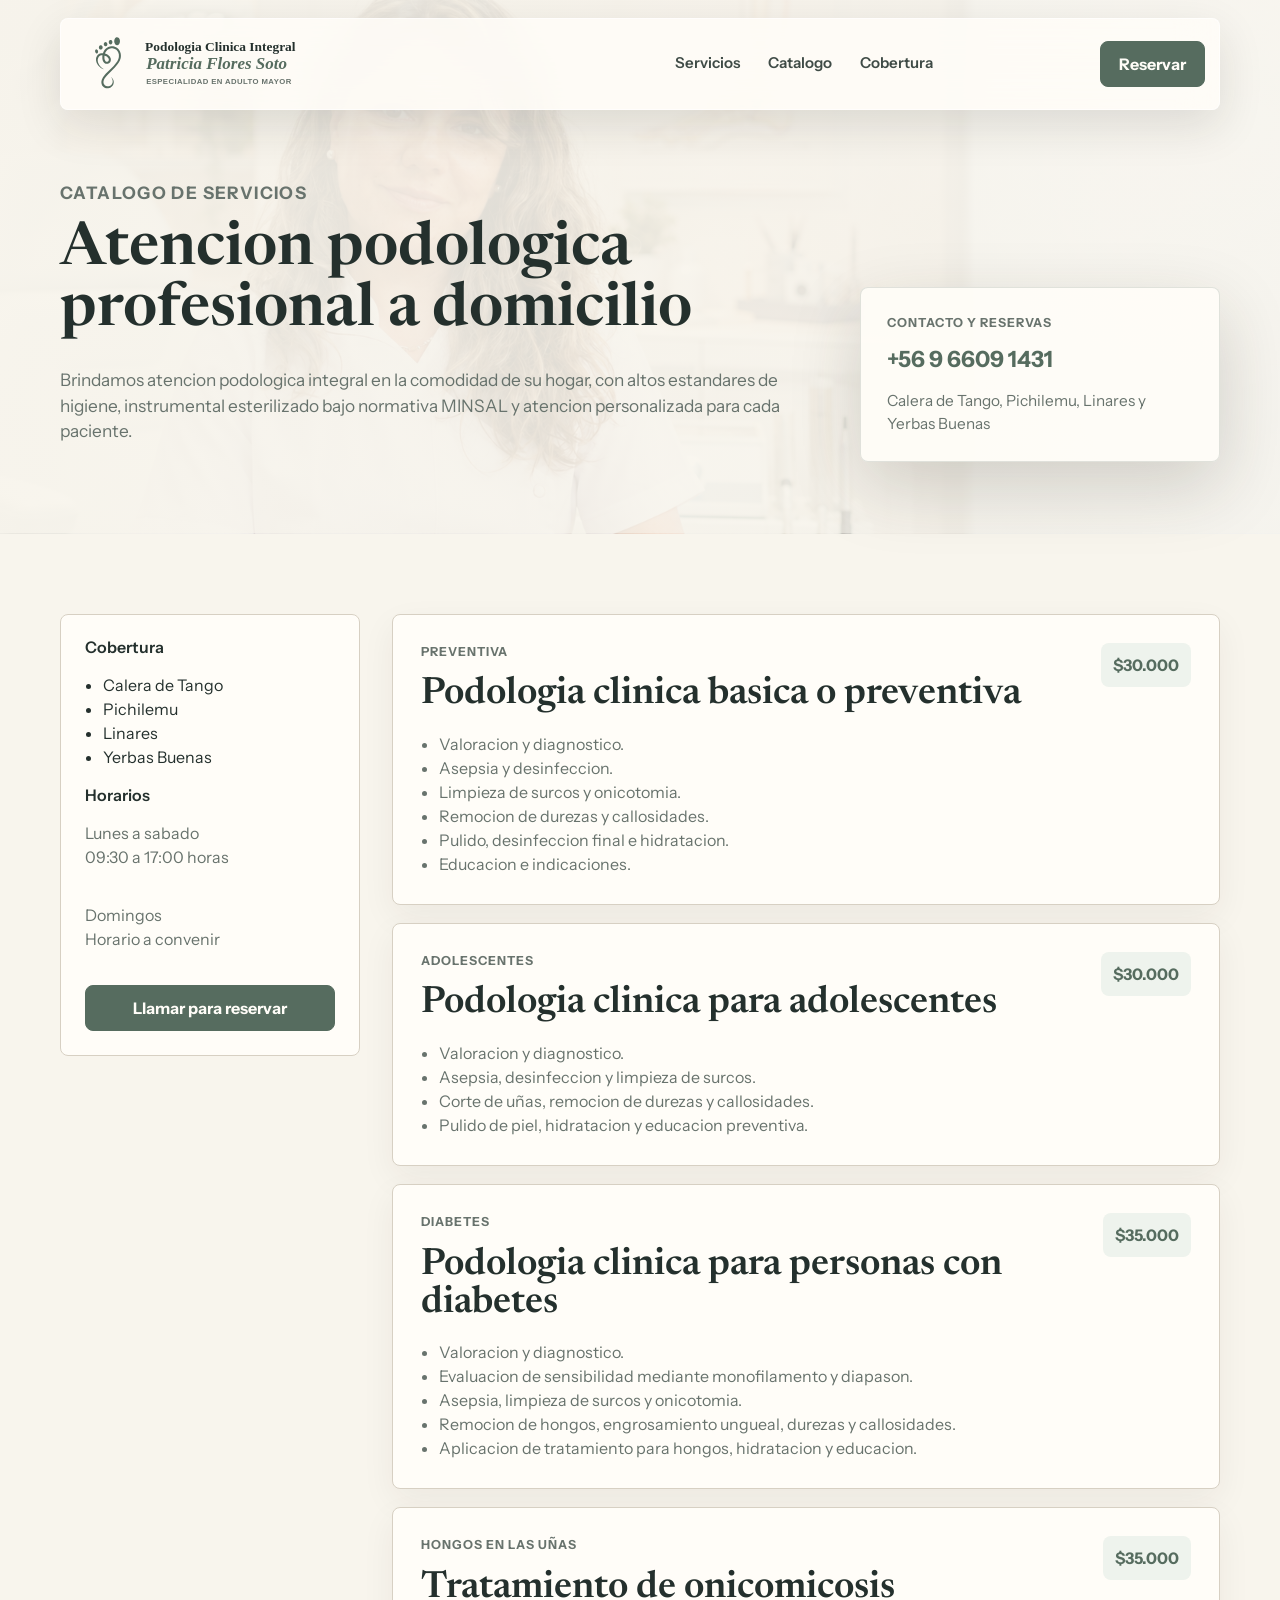
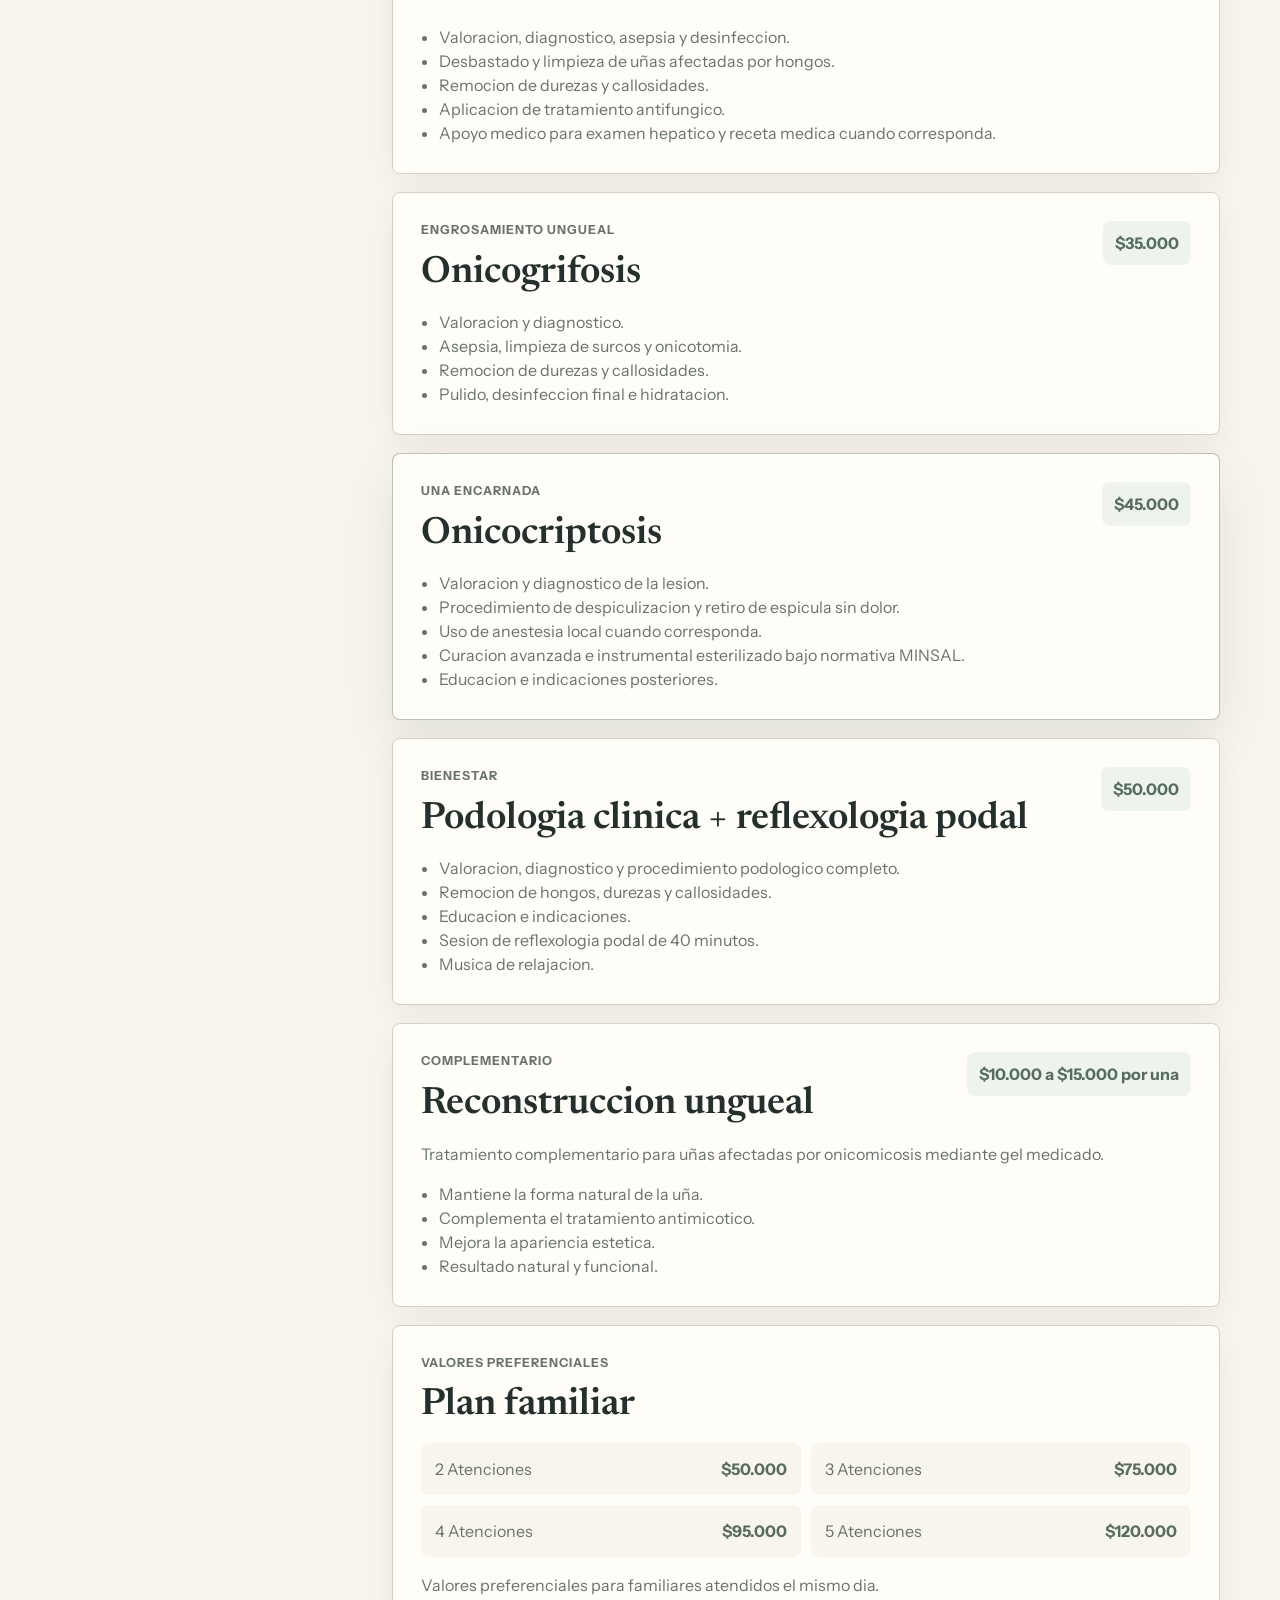
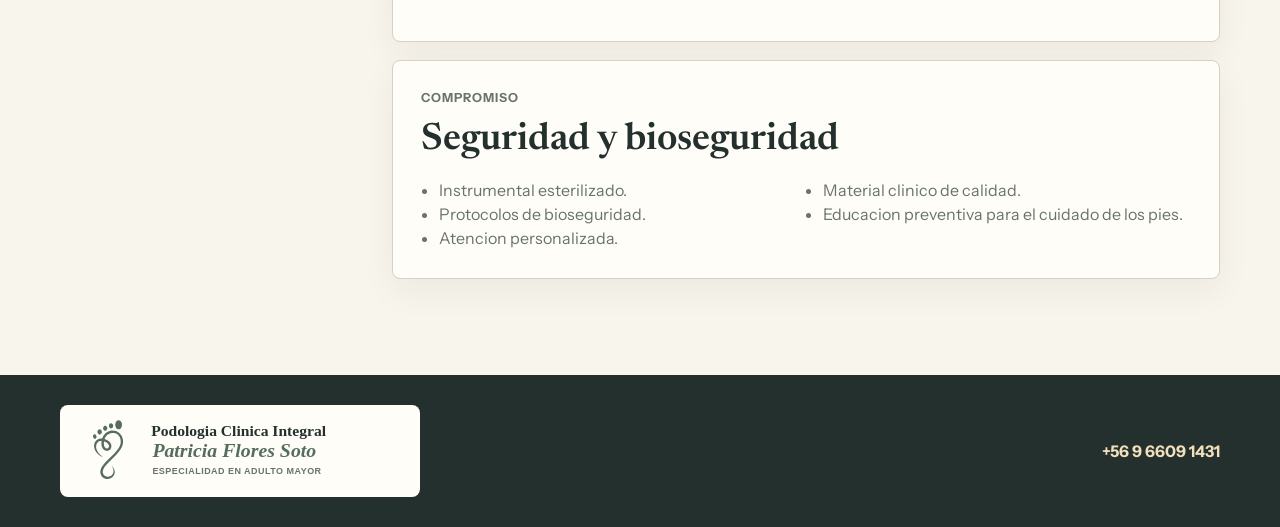
==== catalogo.html @ abf8b820 "feat: add podology clinic static site" ====
<!DOCTYPE html>
<html lang="es">
  <head>
    <meta charset="UTF-8" />
    <meta name="viewport" content="width=device-width, initial-scale=1.0" />
    <title>Catalogo de servicios | Clinica Podologica Flores</title>
    <meta
      name="description"
      content="Catalogo de servicios y valores de Clinica Podologica Flores: podologia preventiva, diabetes, onicomicosis, onicocriptosis, reflexologia y plan familiar."
    />
    <link rel="preconnect" href="https://fonts.googleapis.com" />
    <link rel="preconnect" href="https://fonts.gstatic.com" crossorigin />
    <link
      href="https://fonts.googleapis.com/css2?family=Instrument+Sans:wght@400;500;600;700&family=Newsreader:opsz,wght@6..72,500;6..72,600&display=swap"
      rel="stylesheet"
    />
    <link rel="stylesheet" href="styles.css" />
  </head>
  <body>
    <header class="site-header" data-header>
      <a class="brand logo-brand" href="index.html#inicio" aria-label="Clinica Podologica Flores">
        <img src="assets/logo-flores.svg" alt="Podologia Clinica Integral Patricia Flores Soto" />
      </a>

      <button class="menu-button" type="button" aria-label="Abrir menu" data-menu-button>
        <span></span>
        <span></span>
      </button>

      <nav class="site-nav" data-nav>
        <a href="index.html#servicios">Servicios</a>
        <a href="catalogo.html">Catalogo</a>
        <a href="index.html#ubicacion">Cobertura</a>
      </nav>

      <a class="header-cta" href="tel:+56966091431">Reservar</a>
    </header>

    <main>
      <section class="catalog-hero">
        <div>
          <p class="eyebrow">Catalogo de servicios</p>
          <h1>Atencion podologica profesional a domicilio</h1>
          <p>
            Brindamos atencion podologica integral en la comodidad de su hogar, con altos estandares de higiene, instrumental esterilizado bajo normativa MINSAL y atencion personalizada para cada paciente.
          </p>
        </div>
        <aside class="catalog-summary">
          <span>Contacto y reservas</span>
          <a href="tel:+56966091431">+56 9 6609 1431</a>
          <p>Calera de Tango, Pichilemu, Linares y Yerbas Buenas</p>
        </aside>
      </section>

      <section class="catalog-layout">
        <aside class="catalog-sidebar">
          <h2>Cobertura</h2>
          <ul>
            <li>Calera de Tango</li>
            <li>Pichilemu</li>
            <li>Linares</li>
            <li>Yerbas Buenas</li>
          </ul>
          <h2>Horarios</h2>
          <p>Lunes a sabado<br />09:30 a 17:00 horas</p>
          <p>Domingos<br />Horario a convenir</p>
          <a class="primary-button" href="tel:+56966091431">Llamar para reservar</a>
        </aside>

        <div class="catalog-list">
          <article class="catalog-card">
            <div class="catalog-card-head">
              <div>
                <p class="eyebrow">Preventiva</p>
                <h2>Podologia clinica basica o preventiva</h2>
              </div>
              <strong>$30.000</strong>
            </div>
            <ul>
              <li>Valoracion y diagnostico.</li>
              <li>Asepsia y desinfeccion.</li>
              <li>Limpieza de surcos y onicotomia.</li>
              <li>Remocion de durezas y callosidades.</li>
              <li>Pulido, desinfeccion final e hidratacion.</li>
              <li>Educacion e indicaciones.</li>
            </ul>
          </article>

          <article class="catalog-card">
            <div class="catalog-card-head">
              <div>
                <p class="eyebrow">Adolescentes</p>
                <h2>Podologia clinica para adolescentes</h2>
              </div>
              <strong>$30.000</strong>
            </div>
            <ul>
              <li>Valoracion y diagnostico.</li>
              <li>Asepsia, desinfeccion y limpieza de surcos.</li>
              <li>Corte de uñas, remocion de durezas y callosidades.</li>
              <li>Pulido de piel, hidratacion y educacion preventiva.</li>
            </ul>
          </article>

          <article class="catalog-card">
            <div class="catalog-card-head">
              <div>
                <p class="eyebrow">Diabetes</p>
                <h2>Podologia clinica para personas con diabetes</h2>
              </div>
              <strong>$35.000</strong>
            </div>
            <ul>
              <li>Valoracion y diagnostico.</li>
              <li>Evaluacion de sensibilidad mediante monofilamento y diapason.</li>
              <li>Asepsia, limpieza de surcos y onicotomia.</li>
              <li>Remocion de hongos, engrosamiento ungueal, durezas y callosidades.</li>
              <li>Aplicacion de tratamiento para hongos, hidratacion y educacion.</li>
            </ul>
          </article>

          <article class="catalog-card">
            <div class="catalog-card-head">
              <div>
                <p class="eyebrow">Hongos en las uñas</p>
                <h2>Tratamiento de onicomicosis</h2>
              </div>
              <strong>$35.000</strong>
            </div>
            <ul>
              <li>Valoracion, diagnostico, asepsia y desinfeccion.</li>
              <li>Desbastado y limpieza de uñas afectadas por hongos.</li>
              <li>Remocion de durezas y callosidades.</li>
              <li>Aplicacion de tratamiento antifungico.</li>
              <li>Apoyo medico para examen hepatico y receta medica cuando corresponda.</li>
            </ul>
          </article>

          <article class="catalog-card">
            <div class="catalog-card-head">
              <div>
                <p class="eyebrow">Engrosamiento ungueal</p>
                <h2>Onicogrifosis</h2>
              </div>
              <strong>$35.000</strong>
            </div>
            <ul>
              <li>Valoracion y diagnostico.</li>
              <li>Asepsia, limpieza de surcos y onicotomia.</li>
              <li>Remocion de durezas y callosidades.</li>
              <li>Pulido, desinfeccion final e hidratacion.</li>
            </ul>
          </article>

          <article class="catalog-card featured">
            <div class="catalog-card-head">
              <div>
                <p class="eyebrow">Una encarnada</p>
                <h2>Onicocriptosis</h2>
              </div>
              <strong>$45.000</strong>
            </div>
            <ul>
              <li>Valoracion y diagnostico de la lesion.</li>
              <li>Procedimiento de despiculizacion y retiro de espicula sin dolor.</li>
              <li>Uso de anestesia local cuando corresponda.</li>
              <li>Curacion avanzada e instrumental esterilizado bajo normativa MINSAL.</li>
              <li>Educacion e indicaciones posteriores.</li>
            </ul>
          </article>

          <article class="catalog-card">
            <div class="catalog-card-head">
              <div>
                <p class="eyebrow">Bienestar</p>
                <h2>Podologia clinica + reflexologia podal</h2>
              </div>
              <strong>$50.000</strong>
            </div>
            <ul>
              <li>Valoracion, diagnostico y procedimiento podologico completo.</li>
              <li>Remocion de hongos, durezas y callosidades.</li>
              <li>Educacion e indicaciones.</li>
              <li>Sesion de reflexologia podal de 40 minutos.</li>
              <li>Musica de relajacion.</li>
            </ul>
          </article>

          <article class="catalog-card">
            <div class="catalog-card-head">
              <div>
                <p class="eyebrow">Complementario</p>
                <h2>Reconstruccion ungueal</h2>
              </div>
              <strong>$10.000 a $15.000 por una</strong>
            </div>
            <p>Tratamiento complementario para uñas afectadas por onicomicosis mediante gel medicado.</p>
            <ul>
              <li>Mantiene la forma natural de la uña.</li>
              <li>Complementa el tratamiento antimicotico.</li>
              <li>Mejora la apariencia estetica.</li>
              <li>Resultado natural y funcional.</li>
            </ul>
          </article>

          <article class="catalog-card family-plan">
            <div class="catalog-card-head">
              <div>
                <p class="eyebrow">Valores preferenciales</p>
                <h2>Plan familiar</h2>
              </div>
            </div>
            <div class="price-grid">
              <span>2 Atenciones <strong>$50.000</strong></span>
              <span>3 Atenciones <strong>$75.000</strong></span>
              <span>4 Atenciones <strong>$95.000</strong></span>
              <span>5 Atenciones <strong>$120.000</strong></span>
            </div>
            <p>Valores preferenciales para familiares atendidos el mismo dia.</p>
          </article>

          <article class="catalog-card safety-card">
            <div class="catalog-card-head">
              <div>
                <p class="eyebrow">Compromiso</p>
                <h2>Seguridad y bioseguridad</h2>
              </div>
            </div>
            <ul class="check-list">
              <li>Instrumental esterilizado.</li>
              <li>Protocolos de bioseguridad.</li>
              <li>Atencion personalizada.</li>
              <li>Material clinico de calidad.</li>
              <li>Educacion preventiva para el cuidado de los pies.</li>
            </ul>
          </article>
        </div>
      </section>
    </main>

    <footer class="site-footer">
      <img class="footer-logo" src="assets/logo-flores.svg" alt="Podologia Clinica Integral Patricia Flores Soto" />
      <a href="tel:+56966091431">+56 9 6609 1431</a>
    </footer>

    <script src="script.js?v=2"></script>
  </body>
</html>
---- styles.css ----
:root {
  --ink: #24302d;
  --muted: #68736d;
  --sage: #8ba08d;
  --sage-dark: #566c5f;
  --ivory: #f8f5ed;
  --cream: #efe7d8;
  --stone: #d7d0c3;
  --wood: #c49f6f;
  --amber: #d7aa56;
  --white: #fffdf8;
  --shadow: 0 24px 70px rgba(43, 39, 29, 0.18);
}

* {
  box-sizing: border-box;
}

html {
  scroll-behavior: smooth;
}

body {
  margin: 0;
  background: var(--ivory);
  color: var(--ink);
  font-family: "Instrument Sans", Arial, sans-serif;
  line-height: 1.5;
}

img {
  display: block;
  max-width: 100%;
}

a {
  color: inherit;
  text-decoration: none;
}

button,
input,
select {
  font: inherit;
}

.site-header {
  position: fixed;
  z-index: 20;
  top: 18px;
  left: 50%;
  width: min(1160px, calc(100% - 32px));
  min-height: 72px;
  transform: translateX(-50%);
  display: grid;
  grid-template-columns: auto 1fr auto;
  align-items: center;
  gap: 24px;
  padding: 12px 14px 12px 16px;
  border: 1px solid rgba(255, 255, 255, 0.55);
  border-radius: 8px;
  background: rgba(255, 253, 248, 0.83);
  box-shadow: 0 16px 45px rgba(37, 32, 22, 0.12);
  backdrop-filter: blur(18px);
}

.brand {
  display: inline-flex;
  align-items: center;
  gap: 12px;
}

.logo-brand img {
  width: min(430px, 50vw);
  height: 66px;
  object-fit: contain;
  object-position: left center;
}

.brand-mark {
  display: grid;
  width: 44px;
  height: 44px;
  place-items: center;
  border-radius: 8px;
  background: var(--sage-dark);
  color: var(--white);
  font-weight: 700;
}

.brand strong,
.brand small {
  display: block;
}

.brand strong {
  font-size: 0.98rem;
}

.brand small {
  color: var(--muted);
  font-size: 0.78rem;
}

.site-nav {
  justify-self: center;
  display: flex;
  gap: 28px;
  color: #3f4b46;
  font-size: 0.94rem;
  font-weight: 600;
}

.site-nav a {
  border-bottom: 1px solid transparent;
}

.site-nav a:hover {
  border-color: var(--sage-dark);
}

.header-cta,
.primary-button,
.secondary-button,
.booking-form button {
  display: inline-flex;
  min-height: 46px;
  align-items: center;
  justify-content: center;
  border-radius: 8px;
  font-weight: 700;
}

.header-cta,
.primary-button,
.booking-form button {
  border: 1px solid var(--sage-dark);
  background: var(--sage-dark);
  color: var(--white);
}

.header-cta {
  padding: 0 18px;
  white-space: nowrap;
}

.secondary-button {
  border: 1px solid rgba(255, 253, 248, 0.72);
  color: var(--white);
  padding: 0 20px;
}

.hero-content .secondary-button {
  border-color: rgba(86, 108, 95, 0.32);
  color: var(--sage-dark);
  background: rgba(255, 253, 248, 0.48);
}

.menu-button {
  display: none;
}

.hero {
  position: relative;
  min-height: 86vh;
  display: grid;
  grid-template-columns: minmax(0, 1fr) minmax(380px, 520px);
  grid-template-rows: auto auto;
  align-content: center;
  align-items: start;
  gap: 20px;
  padding: 150px max(24px, calc((100vw - 1160px) / 2)) 48px;
  overflow: hidden;
}

.hero-image,
.hero-overlay {
  position: absolute;
  inset: 0;
  width: 100%;
  height: 100%;
}

.hero-image {
  object-fit: cover;
  object-position: center center;
}

.hero-overlay {
  background:
    linear-gradient(90deg, rgba(36, 48, 45, 0.22) 0%, rgba(248, 245, 237, 0.22) 47%, rgba(248, 245, 237, 0.7) 100%),
    linear-gradient(0deg, rgba(36, 48, 45, 0.28), rgba(36, 48, 45, 0.01) 52%);
}

.hero-content,
.appointment-panel {
  position: relative;
  z-index: 1;
}

.hero-content {
  grid-column: 2;
  max-width: 560px;
  color: var(--ink);
  padding-bottom: 20px;
}

.eyebrow,
.panel-kicker {
  margin: 0 0 14px;
  color: var(--sage-dark);
  font-size: 0.78rem;
  font-weight: 800;
  letter-spacing: 0.08em;
  text-transform: uppercase;
}

h1,
h2,
h3,
p {
  margin-top: 0;
}

h1,
h2 {
  font-family: "Newsreader", Georgia, serif;
  font-weight: 600;
  line-height: 1.02;
  letter-spacing: 0;
}

h1 {
  max-width: 760px;
  margin-bottom: 24px;
  font-size: clamp(2.8rem, 4.7vw, 4.7rem);
}

h2 {
  margin-bottom: 18px;
  font-size: clamp(2rem, 4vw, 3.7rem);
}

h3 {
  margin-bottom: 10px;
  font-size: 1.08rem;
}

.hero-copy {
  max-width: 560px;
  color: #4d5a54;
  font-size: 1.12rem;
}

.hero-actions {
  display: flex;
  flex-wrap: wrap;
  gap: 12px;
  margin-top: 28px;
}

.primary-button {
  padding: 0 22px;
}

.appointment-panel {
  grid-column: 2;
  padding: 24px;
  border: 1px solid rgba(255, 255, 255, 0.55);
  border-radius: 8px;
  background: rgba(255, 253, 248, 0.92);
  box-shadow: var(--shadow);
  backdrop-filter: blur(18px);
}

.appointment-panel h2 {
  margin-bottom: 20px;
  font-family: "Instrument Sans", Arial, sans-serif;
  font-size: 1.45rem;
  line-height: 1.15;
}

.booking-form {
  display: grid;
  gap: 14px;
}

.booking-form label {
  display: grid;
  gap: 7px;
  color: #41504a;
  font-size: 0.84rem;
  font-weight: 700;
}

.booking-form input,
.booking-form select {
  width: 100%;
  min-height: 46px;
  border: 1px solid var(--stone);
  border-radius: 8px;
  background: var(--white);
  color: var(--ink);
  padding: 0 12px;
}

.booking-form button {
  width: 100%;
  margin-top: 4px;
  cursor: pointer;
}

.direct-phone {
  display: block;
  margin-top: 14px;
  color: var(--sage-dark);
  font-size: 0.9rem;
  font-weight: 800;
  text-align: center;
}

.trust-strip {
  display: grid;
  grid-template-columns: repeat(3, 1fr);
  gap: 1px;
  padding: 0 max(24px, calc((100vw - 1160px) / 2));
  background: var(--stone);
}

.trust-strip div {
  min-height: 138px;
  display: grid;
  align-content: center;
  justify-items: center;
  padding: 28px 24px;
  background: var(--white);
  text-align: center;
}

.trust-strip strong,
.trust-strip span {
  display: block;
}

.trust-strip strong {
  font-family: "Newsreader", Georgia, serif;
  font-size: 2.1rem;
}

.trust-strip span {
  max-width: 260px;
  color: var(--muted);
  line-height: 1.35;
}

.section,
.location-section {
  padding: 96px max(24px, calc((100vw - 1160px) / 2));
}

.section-heading {
  display: grid;
  grid-template-columns: minmax(0, 0.9fr) minmax(280px, 0.62fr);
  gap: 48px;
  align-items: end;
  margin-bottom: 42px;
}

.section-heading .eyebrow {
  grid-column: 1 / -1;
  margin-bottom: -28px;
}

.section-heading p:not(.eyebrow),
.profile-card p,
.location-copy p {
  color: var(--muted);
  font-size: 1.02rem;
}

.services-grid {
  display: grid;
  grid-template-columns: repeat(3, 1fr);
  border-top: 1px solid var(--stone);
  border-left: 1px solid var(--stone);
}

.service-card {
  min-height: 218px;
  padding: 28px;
  border-right: 1px solid var(--stone);
  border-bottom: 1px solid var(--stone);
  background: rgba(255, 253, 248, 0.5);
}

.service-number {
  display: block;
  margin-bottom: 44px;
  color: var(--sage-dark);
  font-weight: 800;
}

.service-card p,
.quote-panel p,
.map-card p {
  color: var(--muted);
}

.section-action {
  display: flex;
  margin-top: 32px;
}

.care-gallery {
  background: #e9e1d2;
}

.gallery-grid {
  display: grid;
  grid-template-columns: 1.15fr 0.85fr;
  grid-template-rows: repeat(2, minmax(240px, 1fr));
  gap: 18px;
}

.gallery-card {
  position: relative;
  min-height: 250px;
  overflow: hidden;
  border-radius: 8px;
  background: var(--white);
  box-shadow: 0 18px 50px rgba(43, 39, 29, 0.08);
}

.gallery-card-large {
  grid-row: span 2;
}

.gallery-card img {
  width: 100%;
  height: 100%;
  object-fit: cover;
}

.gallery-card::after {
  content: "";
  position: absolute;
  inset: 0;
  background: linear-gradient(0deg, rgba(36, 48, 45, 0.64), rgba(36, 48, 45, 0.04) 58%);
}

.gallery-card figcaption {
  position: absolute;
  z-index: 1;
  right: 22px;
  bottom: 20px;
  left: 22px;
  color: var(--white);
}

.gallery-card strong,
.gallery-card span {
  display: block;
}

.gallery-card strong {
  font-size: 1.08rem;
}

.gallery-card span {
  max-width: 360px;
  color: rgba(255, 253, 248, 0.84);
}

.professional-section {
  display: grid;
  grid-template-columns: minmax(0, 1fr) 360px;
  gap: 28px;
  align-items: stretch;
}

.profile-card,
.quote-panel,
.map-card {
  border-radius: 8px;
  background: var(--white);
  box-shadow: 0 18px 50px rgba(43, 39, 29, 0.08);
}

.profile-card {
  display: grid;
  grid-template-columns: 220px 1fr;
  gap: 30px;
  align-items: center;
  padding: 34px;
}

.profile-image {
  width: 100%;
  aspect-ratio: 4 / 3;
  object-fit: cover;
  border-radius: 8px;
}

.quote-panel {
  position: relative;
  overflow: hidden;
  display: flex;
  align-items: end;
  padding: 30px;
  background: var(--sage-dark);
}

.quote-panel img {
  position: absolute;
  inset: 0;
  width: 100%;
  height: 100%;
  object-fit: cover;
  opacity: 0.32;
}

.quote-panel::after {
  content: "";
  position: absolute;
  inset: 0;
  background: linear-gradient(0deg, rgba(36, 48, 45, 0.82), rgba(36, 48, 45, 0.24));
}

.quote-panel p {
  position: relative;
  z-index: 1;
  margin: 0;
  color: var(--white);
  font-family: "Newsreader", Georgia, serif;
  font-size: 1.75rem;
  line-height: 1.14;
}

.location-section {
  display: grid;
  grid-template-columns: minmax(280px, 0.65fr) minmax(0, 1fr);
  gap: 44px;
  align-items: stretch;
  background: #f3eee3;
}

.contact-list {
  display: grid;
  gap: 12px;
  margin-top: 26px;
  color: var(--sage-dark);
  font-weight: 700;
}

.map-card {
  overflow: hidden;
  display: grid;
  grid-template-rows: minmax(260px, 1fr) auto;
  padding: 0;
  background: var(--white);
  color: var(--ink);
}

.map-card img {
  width: 100%;
  height: 100%;
  object-fit: cover;
  opacity: 1;
}

.map-card-caption {
  padding: 24px 26px 26px;
  border-top: 1px solid var(--stone);
  background: var(--white);
}

.map-card-caption span {
  display: block;
  width: fit-content;
  margin-bottom: 12px;
  padding: 7px 10px;
  border-radius: 8px;
  background: #eef3ed;
  color: var(--sage-dark);
  font-weight: 800;
  text-transform: uppercase;
}

.map-card-caption strong {
  display: block;
  font-family: "Newsreader", Georgia, serif;
  font-size: 3rem;
  line-height: 1;
}

.map-card-caption p {
  margin-bottom: 0;
  color: var(--muted);
}

.site-footer {
  display: flex;
  align-items: center;
  justify-content: space-between;
  gap: 18px;
  padding: 30px max(24px, calc((100vw - 1160px) / 2));
  background: var(--ink);
  color: var(--white);
}

.site-footer p {
  margin: 0;
  font-weight: 800;
}

.footer-logo {
  width: min(360px, 72vw);
  height: auto;
  padding: 8px 12px;
  border-radius: 8px;
  background: var(--white);
}

.site-footer a {
  color: #f2dfbb;
  font-weight: 700;
}

.catalog-hero {
  display: grid;
  grid-template-columns: minmax(0, 1fr) 360px;
  gap: 48px;
  align-items: end;
  padding: 180px max(24px, calc((100vw - 1160px) / 2)) 72px;
  background:
    linear-gradient(90deg, rgba(248, 245, 237, 0.96), rgba(248, 245, 237, 0.82)),
    url("assets/hero-profesional.png");
  background-size: cover;
  background-position: center;
}

.catalog-hero h1 {
  max-width: 850px;
  color: var(--ink);
}

.catalog-hero p {
  max-width: 720px;
  color: var(--muted);
  font-size: 1.08rem;
}

.catalog-summary {
  padding: 26px;
  border: 1px solid rgba(86, 108, 95, 0.18);
  border-radius: 8px;
  background: rgba(255, 253, 248, 0.9);
  box-shadow: var(--shadow);
}

.catalog-summary span,
.catalog-summary a {
  display: block;
}

.catalog-summary span {
  margin-bottom: 10px;
  color: var(--muted);
  font-size: 0.78rem;
  font-weight: 800;
  letter-spacing: 0.08em;
  text-transform: uppercase;
}

.catalog-summary a {
  margin-bottom: 12px;
  color: var(--sage-dark);
  font-size: 1.4rem;
  font-weight: 800;
}

.catalog-summary p {
  margin: 0;
  font-size: 0.96rem;
}

.catalog-layout {
  display: grid;
  grid-template-columns: 300px minmax(0, 1fr);
  gap: 32px;
  align-items: start;
  padding: 80px max(24px, calc((100vw - 1160px) / 2)) 96px;
}

.catalog-sidebar {
  position: sticky;
  top: 112px;
  display: grid;
  gap: 18px;
  padding: 24px;
  border: 1px solid var(--stone);
  border-radius: 8px;
  background: var(--white);
}

.catalog-sidebar h2 {
  margin: 0;
  font-family: "Instrument Sans", Arial, sans-serif;
  font-size: 1rem;
}

.catalog-sidebar ul,
.catalog-card ul {
  margin: 0;
  padding-left: 1.1rem;
}

.catalog-sidebar p,
.catalog-card p,
.catalog-card li {
  color: var(--muted);
}

.catalog-list {
  display: grid;
  gap: 18px;
}

.catalog-card {
  padding: 28px;
  border: 1px solid var(--stone);
  border-radius: 8px;
  background: var(--white);
  box-shadow: 0 12px 34px rgba(43, 39, 29, 0.06);
}

.catalog-card.featured {
  border-color: rgba(86, 108, 95, 0.42);
  box-shadow: 0 20px 54px rgba(86, 108, 95, 0.14);
}

.catalog-card-head {
  display: grid;
  grid-template-columns: minmax(0, 1fr) auto;
  gap: 24px;
  align-items: start;
  margin-bottom: 18px;
}

.catalog-card-head h2 {
  margin-bottom: 0;
  font-size: clamp(1.55rem, 3vw, 2.35rem);
}

.catalog-card-head strong {
  padding: 10px 12px;
  border-radius: 8px;
  background: #eef3ed;
  color: var(--sage-dark);
  font-size: 1rem;
  white-space: nowrap;
}

.price-grid {
  display: grid;
  grid-template-columns: repeat(2, 1fr);
  gap: 10px;
  margin-bottom: 16px;
}

.price-grid span {
  display: flex;
  justify-content: space-between;
  gap: 14px;
  padding: 14px;
  border-radius: 8px;
  background: var(--ivory);
  color: var(--muted);
}

.price-grid strong {
  color: var(--sage-dark);
}

.check-list {
  columns: 2;
}

@media (max-width: 900px) {
  .site-header {
    grid-template-columns: 1fr auto;
  }

  .menu-button {
    display: grid;
    width: 44px;
    height: 44px;
    place-items: center;
    border: 1px solid var(--stone);
    border-radius: 8px;
    background: var(--white);
  }

  .menu-button span {
    width: 18px;
    height: 2px;
    background: var(--ink);
  }

  .site-nav,
  .header-cta {
    display: none;
  }

  .site-nav.is-open {
    position: absolute;
    top: calc(100% + 8px);
    right: 0;
    left: 0;
    display: grid;
    gap: 0;
    padding: 8px;
    border-radius: 8px;
    background: var(--white);
    box-shadow: 0 16px 45px rgba(37, 32, 22, 0.12);
  }

  .site-nav.is-open a {
    padding: 12px;
  }

  .hero {
    min-height: auto;
    grid-template-columns: 1fr;
    grid-template-rows: auto;
    padding-top: 136px;
    padding-bottom: 28px;
  }

  .hero-image {
    object-position: left center;
  }

  .hero-overlay {
    background:
      linear-gradient(90deg, rgba(36, 48, 45, 0.74), rgba(36, 48, 45, 0.34)),
      linear-gradient(0deg, rgba(36, 48, 45, 0.5), rgba(36, 48, 45, 0.05) 48%);
  }

  .hero-content {
    grid-column: 1;
    color: var(--white);
    padding-bottom: 0;
  }

  .hero .eyebrow {
    color: #f2dfbb;
  }

  .hero-content .secondary-button {
    border-color: rgba(255, 253, 248, 0.72);
    color: var(--white);
    background: transparent;
  }

  .hero-copy {
    color: rgba(255, 253, 248, 0.88);
  }

  .appointment-panel {
    grid-column: 1;
  }

  h1 {
    font-size: clamp(2.65rem, 11vw, 4.35rem);
  }

  .appointment-panel {
    max-width: 520px;
  }

  .trust-strip,
  .section-heading,
  .services-grid,
  .professional-section,
  .location-section,
  .catalog-hero,
  .catalog-layout {
    grid-template-columns: 1fr;
  }

  .catalog-hero {
    padding-top: 140px;
  }

  .catalog-sidebar {
    position: static;
  }

  .gallery-grid {
    grid-template-columns: 1fr;
    grid-template-rows: none;
  }

  .gallery-card-large {
    grid-row: auto;
  }

  .trust-strip div {
    min-height: 112px;
    padding: 24px;
  }

  .section-heading .eyebrow {
    margin-bottom: 0;
  }

  .services-grid {
    border-left: 0;
  }

  .service-card {
    border-left: 1px solid var(--stone);
  }
}

@media (max-width: 620px) {
  .site-header {
    top: 10px;
    width: calc(100% - 20px);
    min-height: 64px;
  }

  .brand small {
    display: none;
  }

  .logo-brand img {
    width: min(390px, calc(100vw - 104px));
    height: 62px;
  }

  .hero {
    padding-right: 16px;
    padding-left: 16px;
  }

  h1 {
    margin-bottom: 18px;
    font-size: clamp(2.35rem, 10vw, 3.7rem);
  }

  .hero-copy {
    font-size: 1rem;
  }

  .hero-actions {
    display: grid;
  }

  .primary-button,
  .secondary-button {
    width: 100%;
  }

  .section,
  .location-section,
  .catalog-layout {
    padding: 72px 16px;
  }

  .catalog-hero {
    padding-right: 16px;
    padding-left: 16px;
  }

  .catalog-card-head,
  .price-grid {
    grid-template-columns: 1fr;
  }

  .catalog-card-head strong {
    width: fit-content;
    white-space: normal;
  }

  .check-list {
    columns: 1;
  }

  .profile-card {
    grid-template-columns: 1fr;
  }

  .site-footer {
    flex-direction: column;
    padding-right: 16px;
    padding-left: 16px;
  }
}
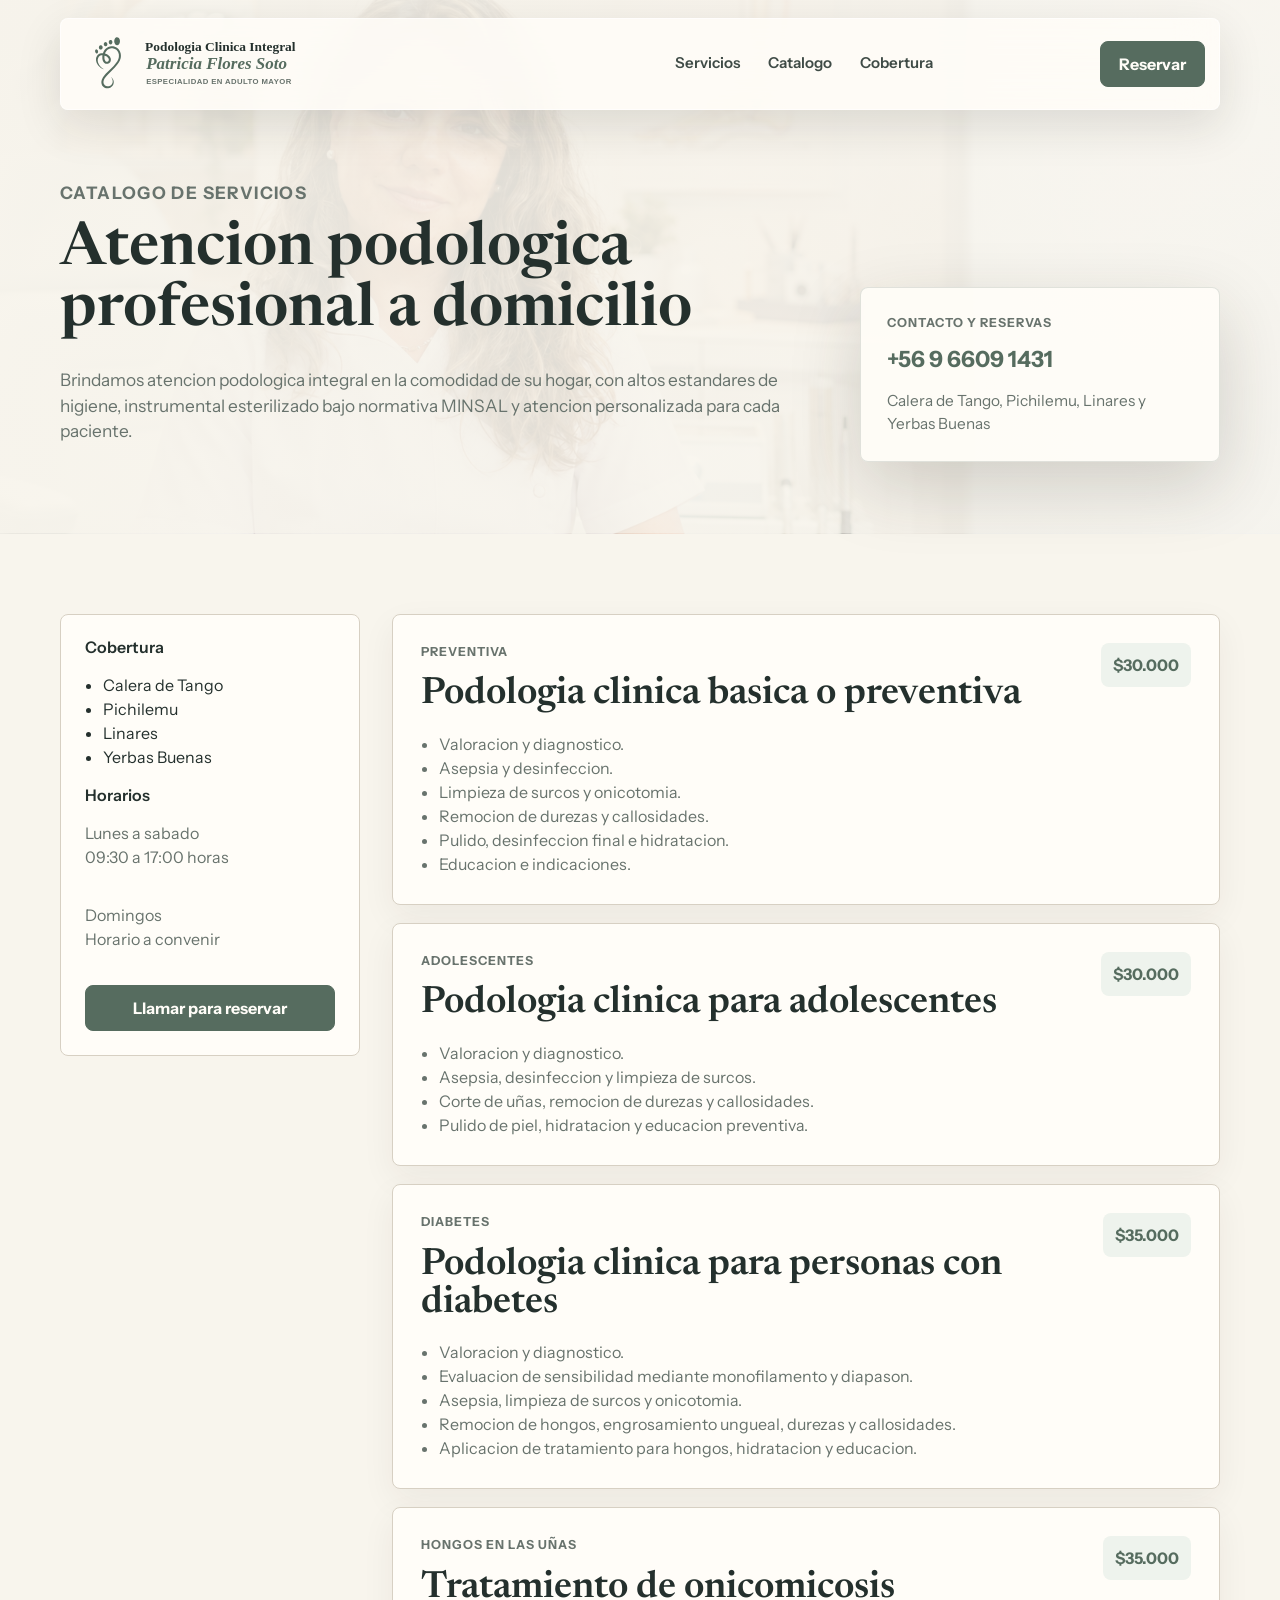
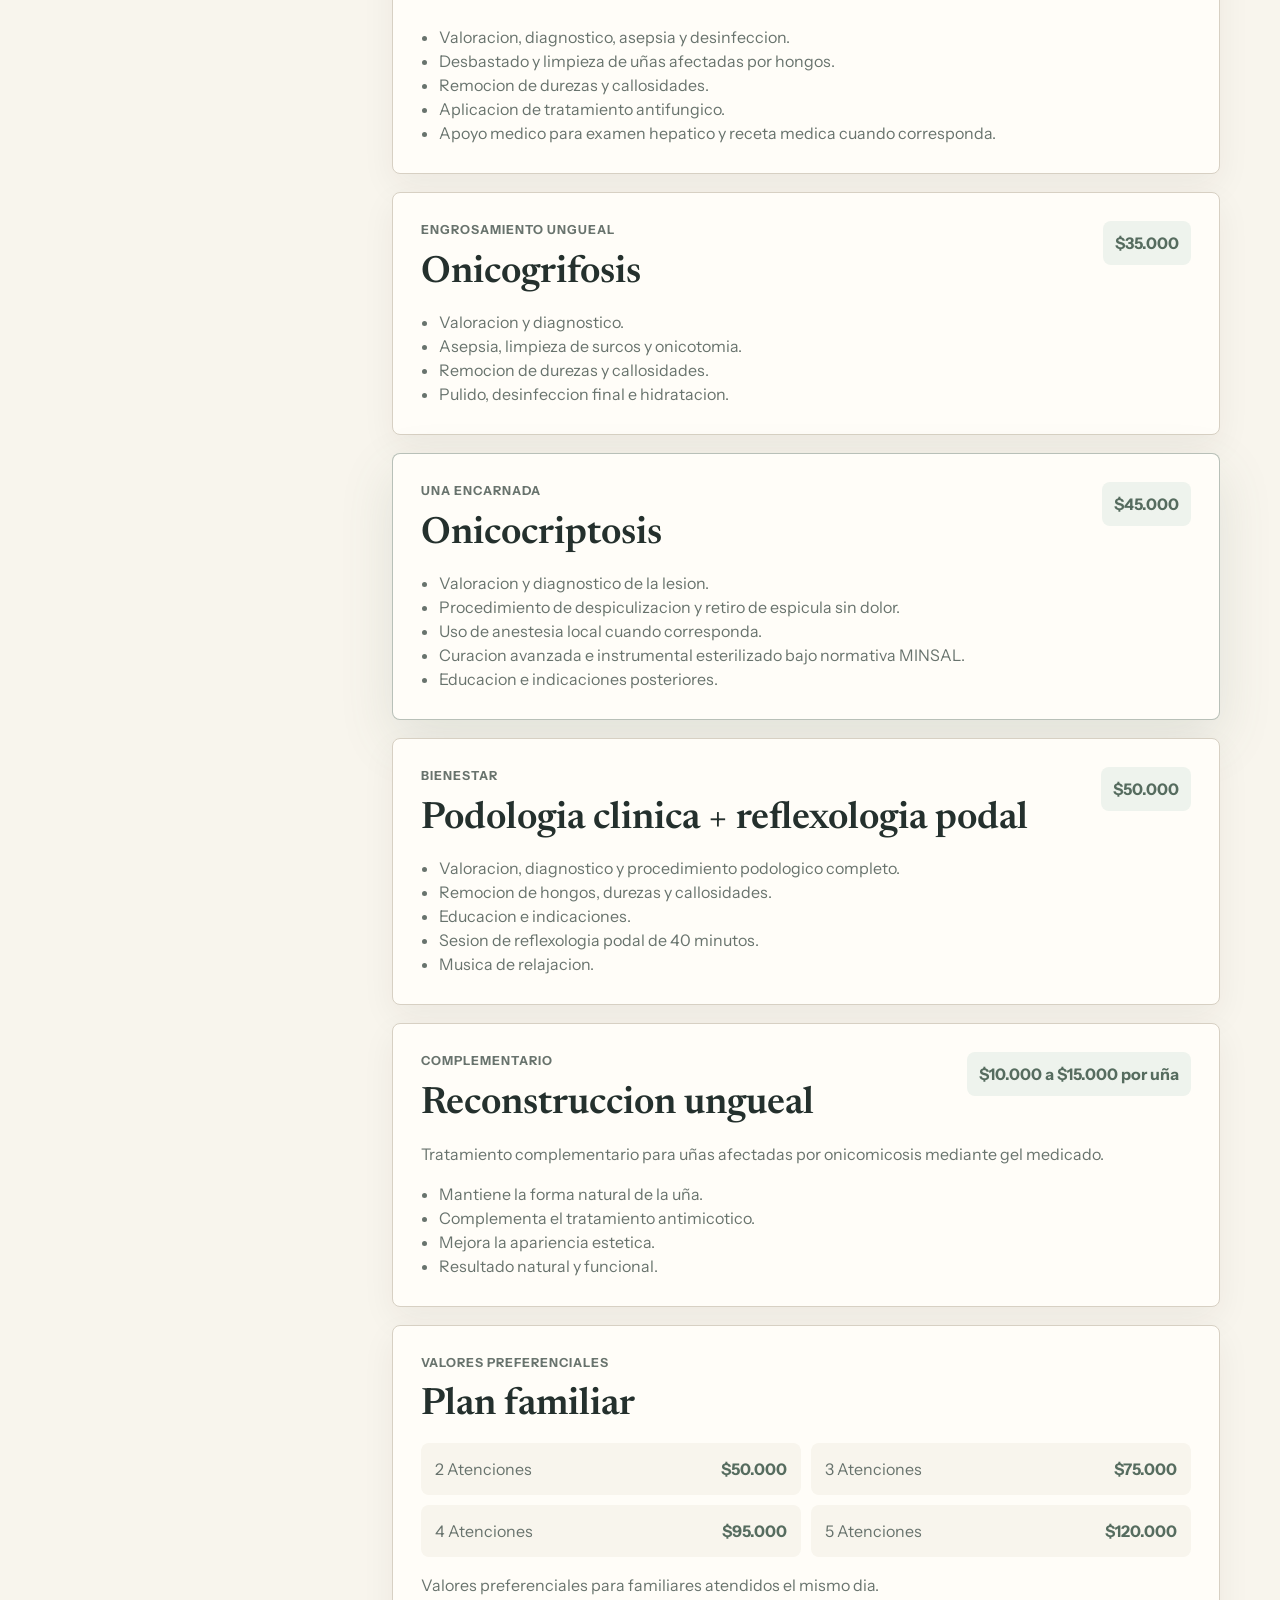
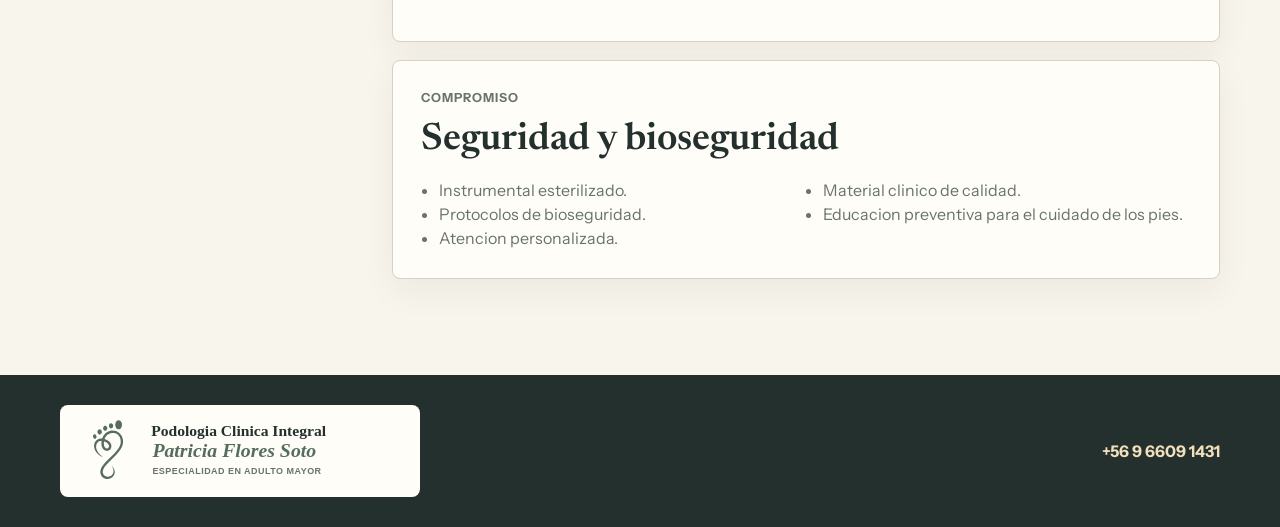
==== commit 9bcd052b: "feat: improve mobile landing experience" ====
--- a/catalogo.html
+++ b/catalogo.html
@@ -192,7 +192,7 @@
                 <p class="eyebrow">Complementario</p>
                 <h2>Reconstruccion ungueal</h2>
               </div>
-              <strong>$10.000 a $15.000 por una</strong>
+              <strong>$10.000 a $15.000 por uña</strong>
             </div>
             <p>Tratamiento complementario para uñas afectadas por onicomicosis mediante gel medicado.</p>
             <ul>
@@ -243,6 +243,11 @@
       <a href="tel:+56966091431">+56 9 6609 1431</a>
     </footer>
 
-    <script src="script.js?v=2"></script>
+    <div class="mobile-action-bar" aria-label="Acciones rapidas">
+      <a href="index.html#agenda">Agendar</a>
+      <a href="https://wa.me/56966091431?text=Hola%2C%20quiero%20consultar%20por%20el%20catalogo%20de%20servicios%20podologicos." target="_blank" rel="noopener noreferrer">WhatsApp</a>
+    </div>
+
+    <script src="script.js?v=3"></script>
   </body>
 </html>
--- a/styles.css
+++ b/styles.css
@@ -626,6 +626,10 @@
   font-weight: 700;
 }
 
+.mobile-action-bar {
+  display: none;
+}
+
 .catalog-hero {
   display: grid;
   grid-template-columns: minmax(0, 1fr) 360px;
@@ -792,10 +796,13 @@
   }
 
   .menu-button {
-    display: grid;
+    display: flex;
+    flex-direction: column;
+    gap: 5px;
     width: 44px;
     height: 44px;
-    place-items: center;
+    align-items: center;
+    justify-content: center;
     border: 1px solid var(--stone);
     border-radius: 8px;
     background: var(--white);
@@ -838,12 +845,12 @@
   }
 
   .hero-image {
-    object-position: left center;
+    object-position: 24% 50%;
   }
 
   .hero-overlay {
     background:
-      linear-gradient(90deg, rgba(36, 48, 45, 0.74), rgba(36, 48, 45, 0.34)),
+      linear-gradient(90deg, rgba(36, 48, 45, 0.82), rgba(36, 48, 45, 0.24)),
       linear-gradient(0deg, rgba(36, 48, 45, 0.5), rgba(36, 48, 45, 0.05) 48%);
   }
 
@@ -925,6 +932,10 @@
 }
 
 @media (max-width: 620px) {
+  body {
+    padding-bottom: 82px;
+  }
+
   .site-header {
     top: 10px;
     width: calc(100% - 20px);
@@ -943,11 +954,12 @@
   .hero {
     padding-right: 16px;
     padding-left: 16px;
+    padding-bottom: 18px;
   }
 
   h1 {
     margin-bottom: 18px;
-    font-size: clamp(2.35rem, 10vw, 3.7rem);
+    font-size: clamp(2.25rem, 9.2vw, 3.25rem);
   }
 
   .hero-copy {
@@ -966,7 +978,53 @@
   .section,
   .location-section,
   .catalog-layout {
-    padding: 72px 16px;
+    padding: 64px 16px;
+  }
+
+  .trust-strip {
+    grid-template-columns: repeat(3, minmax(178px, 1fr));
+    overflow-x: auto;
+    padding: 0 16px 10px;
+    scroll-snap-type: x mandatory;
+  }
+
+  .trust-strip div {
+    min-height: 118px;
+    border-radius: 8px;
+    scroll-snap-align: start;
+  }
+
+  .services-grid {
+    gap: 12px;
+    border: 0;
+  }
+
+  .service-card {
+    min-height: auto;
+    padding: 20px;
+    border: 1px solid var(--stone);
+    border-radius: 8px;
+    background: var(--white);
+  }
+
+  .service-number {
+    margin-bottom: 22px;
+  }
+
+  .gallery-card {
+    min-height: 230px;
+  }
+
+  .profile-card {
+    padding: 22px;
+  }
+
+  .quote-panel {
+    min-height: 240px;
+  }
+
+  .map-card {
+    grid-template-rows: 230px auto;
   }
 
   .catalog-hero {
@@ -997,4 +1055,40 @@
     padding-right: 16px;
     padding-left: 16px;
   }
-}
+
+  .mobile-action-bar {
+    position: fixed;
+    z-index: 40;
+    right: 12px;
+    bottom: 12px;
+    left: 12px;
+    display: grid;
+    grid-template-columns: 1fr 1fr;
+    gap: 8px;
+    padding: 8px;
+    border: 1px solid rgba(255, 255, 255, 0.62);
+    border-radius: 8px;
+    background: rgba(255, 253, 248, 0.92);
+    box-shadow: 0 14px 44px rgba(37, 32, 22, 0.18);
+    backdrop-filter: blur(16px);
+  }
+
+  .mobile-action-bar a {
+    display: inline-flex;
+    min-height: 46px;
+    align-items: center;
+    justify-content: center;
+    border-radius: 8px;
+    font-weight: 800;
+  }
+
+  .mobile-action-bar a:first-child {
+    background: var(--sage-dark);
+    color: var(--white);
+  }
+
+  .mobile-action-bar a:last-child {
+    border: 1px solid var(--sage-dark);
+    color: var(--sage-dark);
+  }
+}
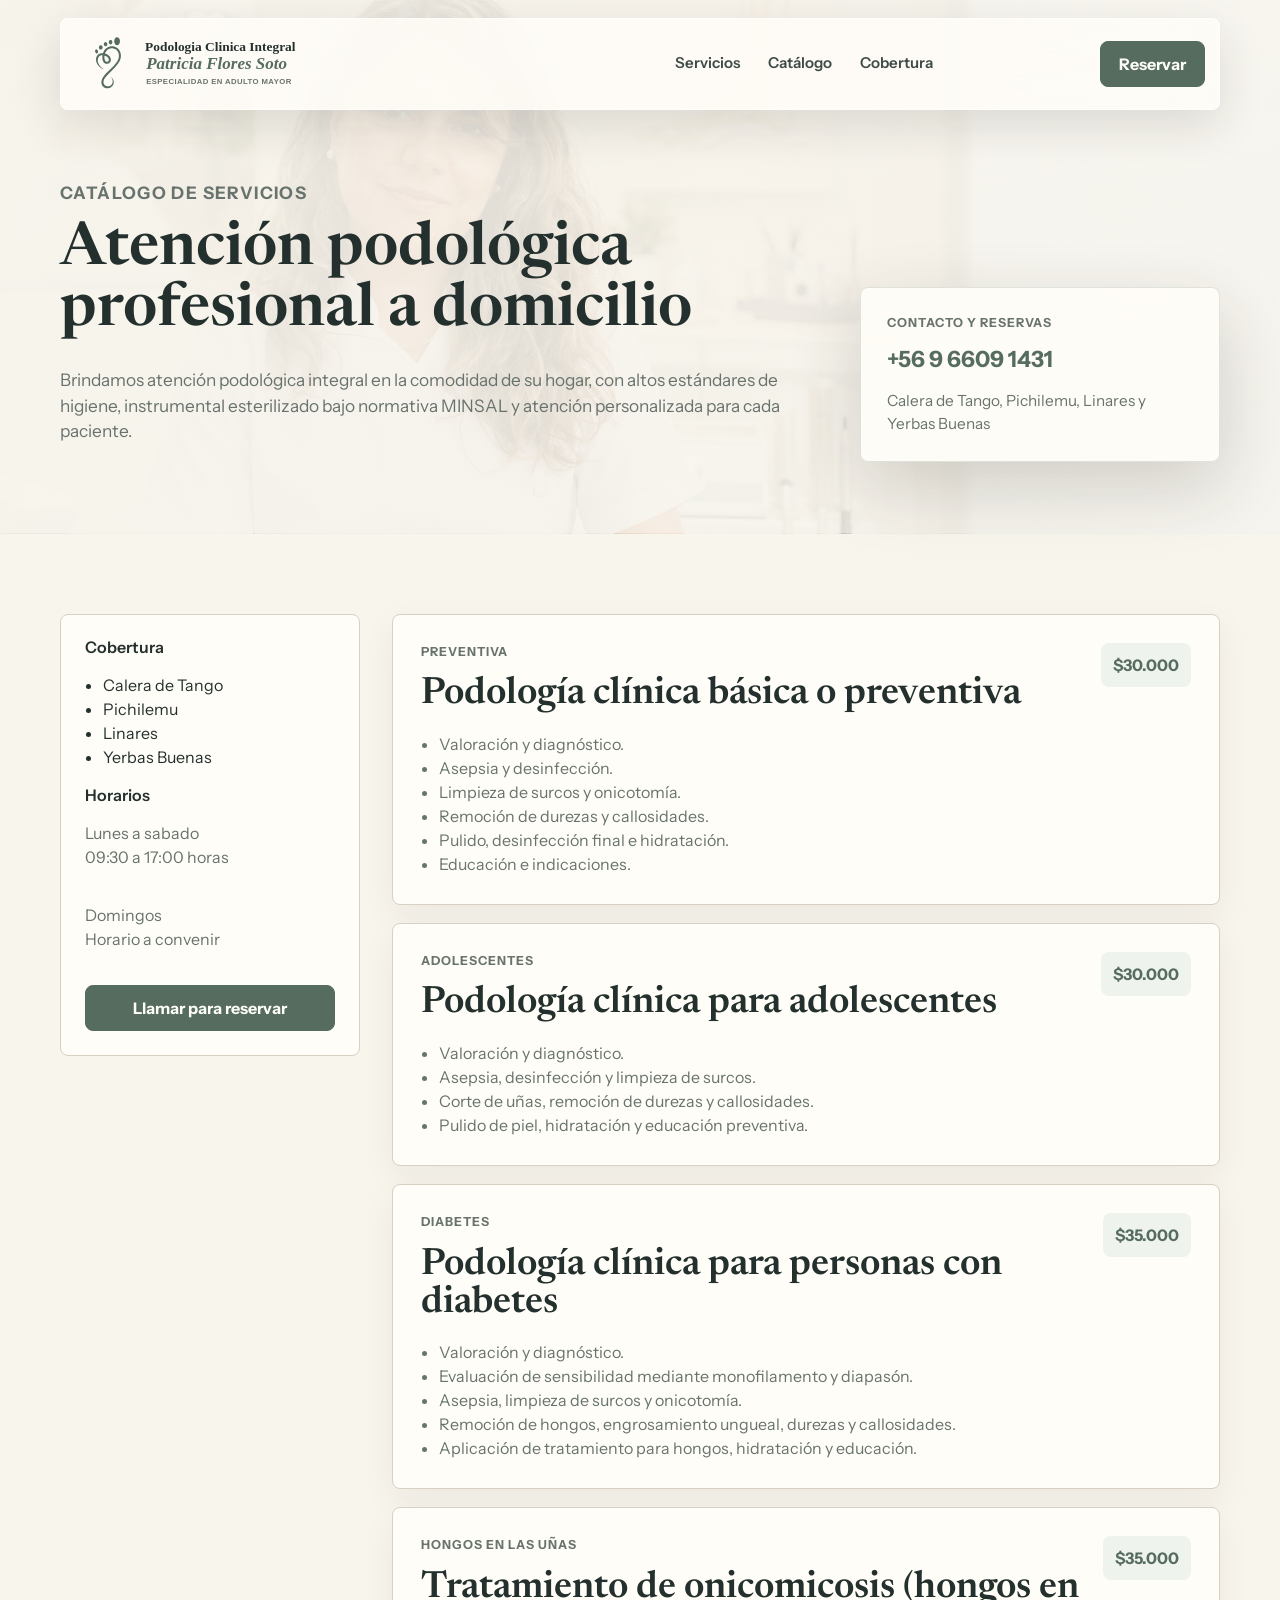
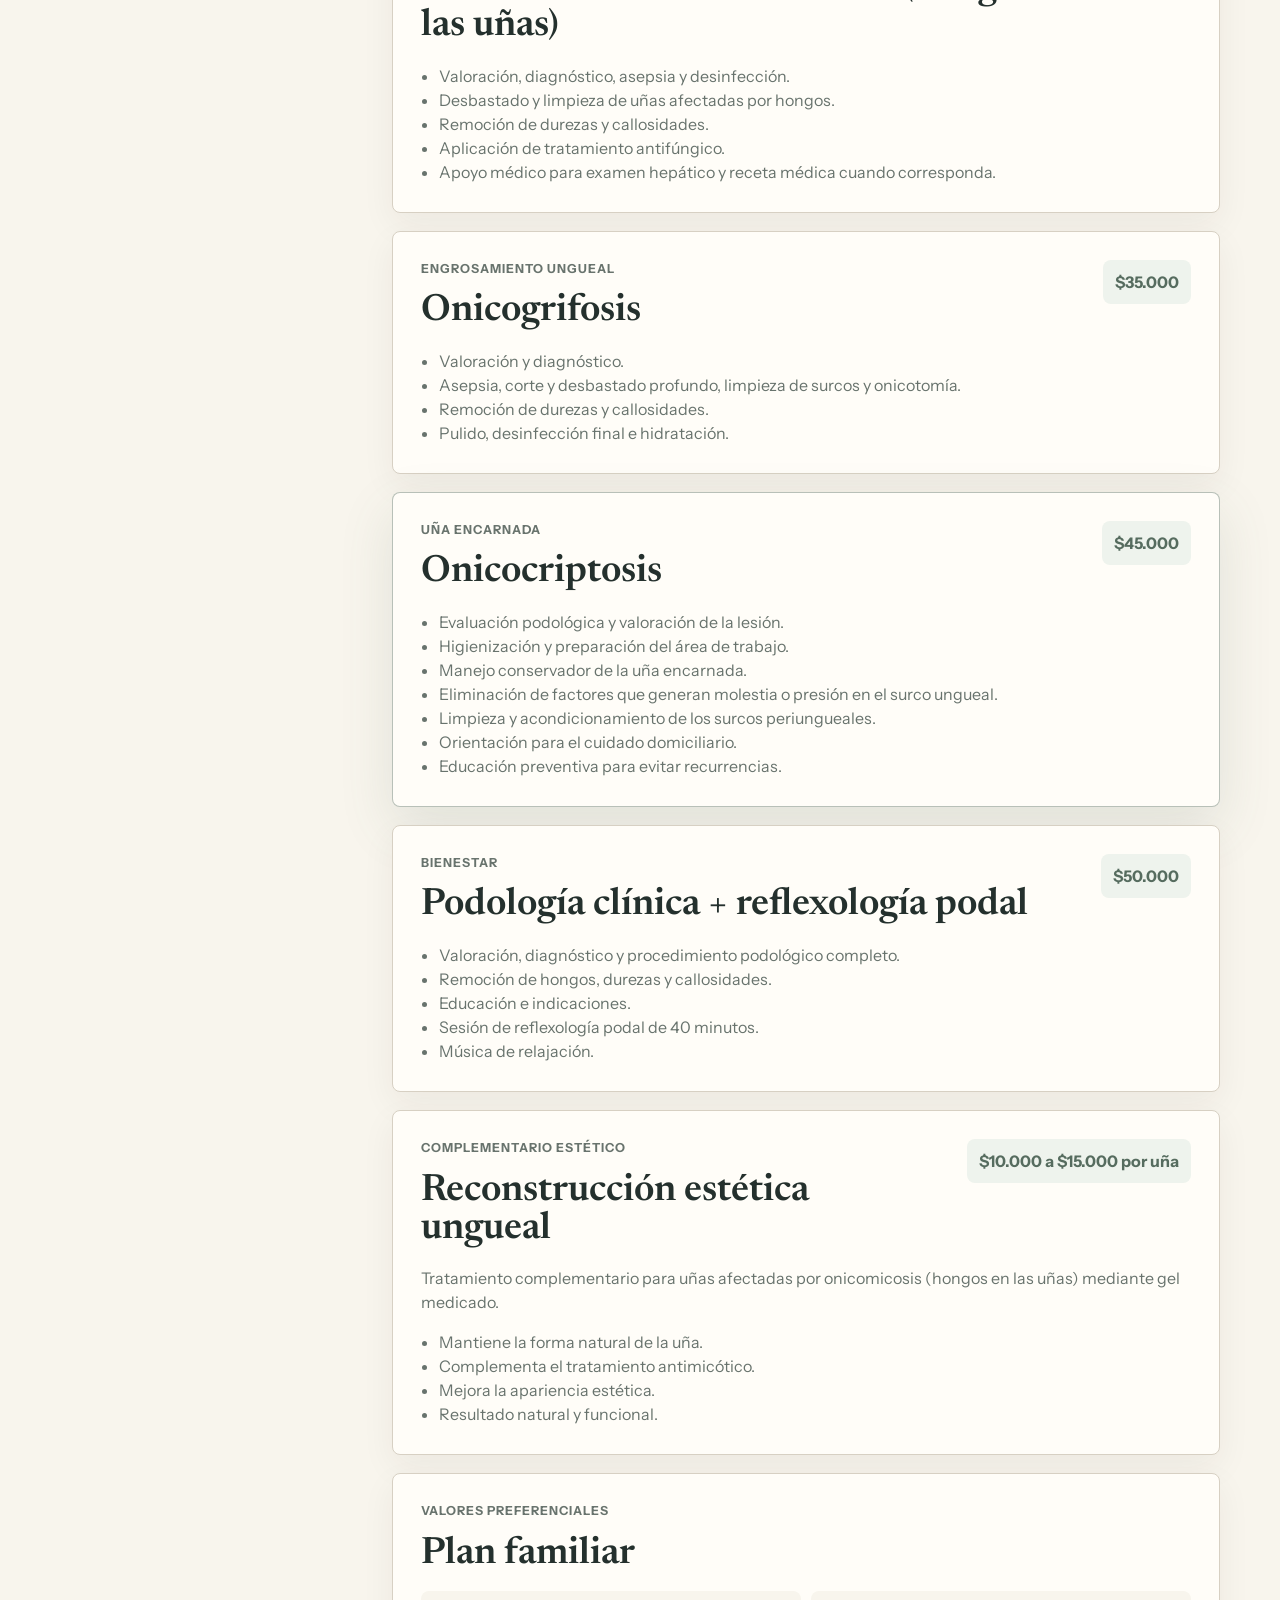
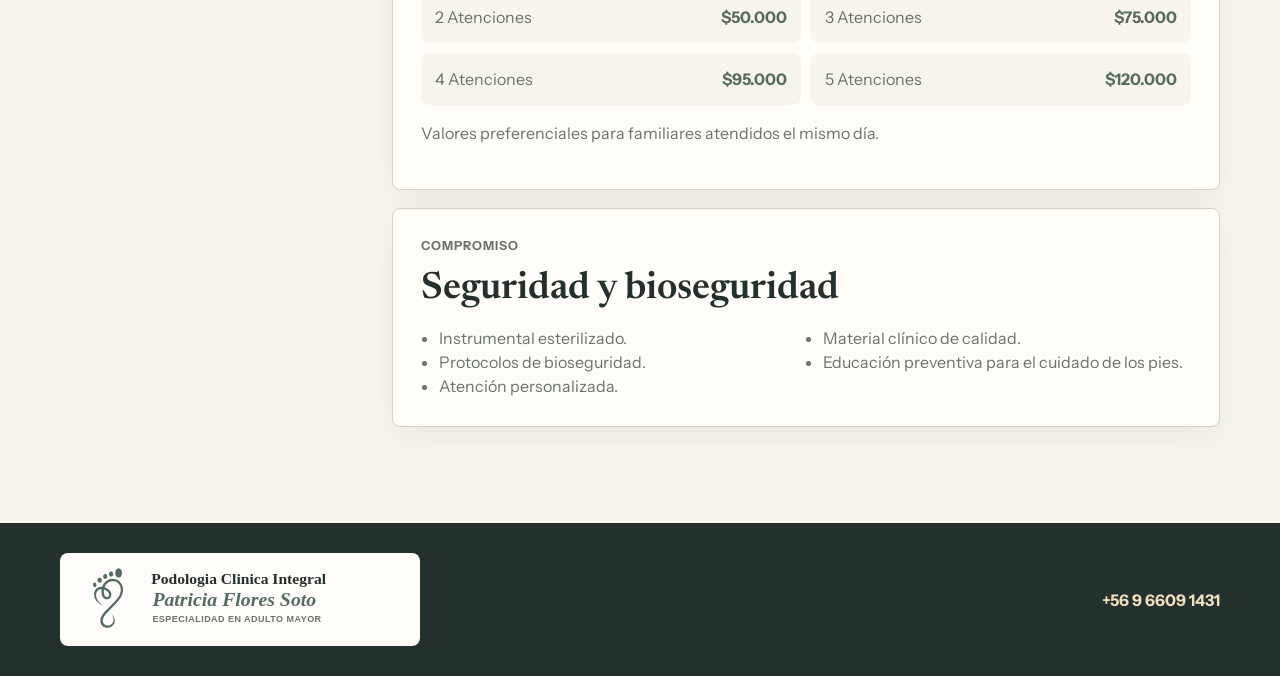
==== commit 8b13ab2a: "fix: update clinical copy and accents" ====
--- a/catalogo.html
+++ b/catalogo.html
@@ -3,10 +3,10 @@
   <head>
     <meta charset="UTF-8" />
     <meta name="viewport" content="width=device-width, initial-scale=1.0" />
-    <title>Catalogo de servicios | Clinica Podologica Flores</title>
+    <title>Catálogo de servicios | Clínica Podológica Flores</title>
     <meta
       name="description"
-      content="Catalogo de servicios y valores de Clinica Podologica Flores: podologia preventiva, diabetes, onicomicosis, onicocriptosis, reflexologia y plan familiar."
+      content="Catálogo de servicios y valores de Clínica Podológica Flores: podología preventiva, diabetes, onicomicosis, onicocriptosis, reflexología y plan familiar."
     />
     <link rel="preconnect" href="https://fonts.googleapis.com" />
     <link rel="preconnect" href="https://fonts.gstatic.com" crossorigin />
@@ -18,18 +18,19 @@
   </head>
   <body>
     <header class="site-header" data-header>
-      <a class="brand logo-brand" href="index.html#inicio" aria-label="Clinica Podologica Flores">
-        <img src="assets/logo-flores.svg" alt="Podologia Clinica Integral Patricia Flores Soto" />
+      <a class="brand logo-brand" href="index.html#inicio" aria-label="Clínica Podológica Flores">
+        <img src="assets/logo-flores.svg" alt="Podología Clínica Integral Patricia Flores Soto" />
       </a>
 
       <button class="menu-button" type="button" aria-label="Abrir menu" data-menu-button>
         <span></span>
         <span></span>
+        <span></span>
       </button>
 
       <nav class="site-nav" data-nav>
         <a href="index.html#servicios">Servicios</a>
-        <a href="catalogo.html">Catalogo</a>
+        <a href="catalogo.html">Catálogo</a>
         <a href="index.html#ubicacion">Cobertura</a>
       </nav>
 
@@ -39,10 +40,10 @@
     <main>
       <section class="catalog-hero">
         <div>
-          <p class="eyebrow">Catalogo de servicios</p>
-          <h1>Atencion podologica profesional a domicilio</h1>
+          <p class="eyebrow">Catálogo de servicios</p>
+          <h1>Atención podológica profesional a domicilio</h1>
           <p>
-            Brindamos atencion podologica integral en la comodidad de su hogar, con altos estandares de higiene, instrumental esterilizado bajo normativa MINSAL y atencion personalizada para cada paciente.
+            Brindamos atención podológica integral en la comodidad de su hogar, con altos estándares de higiene, instrumental esterilizado bajo normativa MINSAL y atención personalizada para cada paciente.
           </p>
         </div>
         <aside class="catalog-summary">
@@ -72,17 +73,17 @@
             <div class="catalog-card-head">
               <div>
                 <p class="eyebrow">Preventiva</p>
-                <h2>Podologia clinica basica o preventiva</h2>
+                <h2>Podología clínica básica o preventiva</h2>
               </div>
               <strong>$30.000</strong>
             </div>
             <ul>
-              <li>Valoracion y diagnostico.</li>
-              <li>Asepsia y desinfeccion.</li>
-              <li>Limpieza de surcos y onicotomia.</li>
-              <li>Remocion de durezas y callosidades.</li>
-              <li>Pulido, desinfeccion final e hidratacion.</li>
-              <li>Educacion e indicaciones.</li>
+              <li>Valoración y diagnóstico.</li>
+              <li>Asepsia y desinfección.</li>
+              <li>Limpieza de surcos y onicotomía.</li>
+              <li>Remoción de durezas y callosidades.</li>
+              <li>Pulido, desinfección final e hidratación.</li>
+              <li>Educación e indicaciones.</li>
             </ul>
           </article>
 
@@ -90,15 +91,15 @@
             <div class="catalog-card-head">
               <div>
                 <p class="eyebrow">Adolescentes</p>
-                <h2>Podologia clinica para adolescentes</h2>
+                <h2>Podología clínica para adolescentes</h2>
               </div>
               <strong>$30.000</strong>
             </div>
             <ul>
-              <li>Valoracion y diagnostico.</li>
-              <li>Asepsia, desinfeccion y limpieza de surcos.</li>
-              <li>Corte de uñas, remocion de durezas y callosidades.</li>
-              <li>Pulido de piel, hidratacion y educacion preventiva.</li>
+              <li>Valoración y diagnóstico.</li>
+              <li>Asepsia, desinfección y limpieza de surcos.</li>
+              <li>Corte de uñas, remoción de durezas y callosidades.</li>
+              <li>Pulido de piel, hidratación y educación preventiva.</li>
             </ul>
           </article>
 
@@ -106,16 +107,16 @@
             <div class="catalog-card-head">
               <div>
                 <p class="eyebrow">Diabetes</p>
-                <h2>Podologia clinica para personas con diabetes</h2>
+                <h2>Podología clínica para personas con diabetes</h2>
               </div>
               <strong>$35.000</strong>
             </div>
             <ul>
-              <li>Valoracion y diagnostico.</li>
-              <li>Evaluacion de sensibilidad mediante monofilamento y diapason.</li>
-              <li>Asepsia, limpieza de surcos y onicotomia.</li>
-              <li>Remocion de hongos, engrosamiento ungueal, durezas y callosidades.</li>
-              <li>Aplicacion de tratamiento para hongos, hidratacion y educacion.</li>
+              <li>Valoración y diagnóstico.</li>
+              <li>Evaluación de sensibilidad mediante monofilamento y diapasón.</li>
+              <li>Asepsia, limpieza de surcos y onicotomía.</li>
+              <li>Remoción de hongos, engrosamiento ungueal, durezas y callosidades.</li>
+              <li>Aplicación de tratamiento para hongos, hidratación y educación.</li>
             </ul>
           </article>
 
@@ -123,16 +124,16 @@
             <div class="catalog-card-head">
               <div>
                 <p class="eyebrow">Hongos en las uñas</p>
-                <h2>Tratamiento de onicomicosis</h2>
+                <h2>Tratamiento de onicomicosis (hongos en las uñas)</h2>
               </div>
               <strong>$35.000</strong>
             </div>
             <ul>
-              <li>Valoracion, diagnostico, asepsia y desinfeccion.</li>
+              <li>Valoración, diagnóstico, asepsia y desinfección.</li>
               <li>Desbastado y limpieza de uñas afectadas por hongos.</li>
-              <li>Remocion de durezas y callosidades.</li>
-              <li>Aplicacion de tratamiento antifungico.</li>
-              <li>Apoyo medico para examen hepatico y receta medica cuando corresponda.</li>
+              <li>Remoción de durezas y callosidades.</li>
+              <li>Aplicación de tratamiento antifúngico.</li>
+              <li>Apoyo médico para examen hepático y receta médica cuando corresponda.</li>
             </ul>
           </article>
 
@@ -145,27 +146,29 @@
               <strong>$35.000</strong>
             </div>
             <ul>
-              <li>Valoracion y diagnostico.</li>
-              <li>Asepsia, limpieza de surcos y onicotomia.</li>
-              <li>Remocion de durezas y callosidades.</li>
-              <li>Pulido, desinfeccion final e hidratacion.</li>
+              <li>Valoración y diagnóstico.</li>
+              <li>Asepsia, corte y desbastado profundo, limpieza de surcos y onicotomía.</li>
+              <li>Remoción de durezas y callosidades.</li>
+              <li>Pulido, desinfección final e hidratación.</li>
             </ul>
           </article>
 
           <article class="catalog-card featured">
             <div class="catalog-card-head">
               <div>
-                <p class="eyebrow">Una encarnada</p>
+                <p class="eyebrow">Uña encarnada</p>
                 <h2>Onicocriptosis</h2>
               </div>
               <strong>$45.000</strong>
             </div>
             <ul>
-              <li>Valoracion y diagnostico de la lesion.</li>
-              <li>Procedimiento de despiculizacion y retiro de espicula sin dolor.</li>
-              <li>Uso de anestesia local cuando corresponda.</li>
-              <li>Curacion avanzada e instrumental esterilizado bajo normativa MINSAL.</li>
-              <li>Educacion e indicaciones posteriores.</li>
+              <li>Evaluación podológica y valoración de la lesión.</li>
+              <li>Higienización y preparación del área de trabajo.</li>
+              <li>Manejo conservador de la uña encarnada.</li>
+              <li>Eliminación de factores que generan molestia o presión en el surco ungueal.</li>
+              <li>Limpieza y acondicionamiento de los surcos periungueales.</li>
+              <li>Orientación para el cuidado domiciliario.</li>
+              <li>Educación preventiva para evitar recurrencias.</li>
             </ul>
           </article>
 
@@ -173,32 +176,32 @@
             <div class="catalog-card-head">
               <div>
                 <p class="eyebrow">Bienestar</p>
-                <h2>Podologia clinica + reflexologia podal</h2>
+                <h2>Podología clínica + reflexología podal</h2>
               </div>
               <strong>$50.000</strong>
             </div>
             <ul>
-              <li>Valoracion, diagnostico y procedimiento podologico completo.</li>
-              <li>Remocion de hongos, durezas y callosidades.</li>
-              <li>Educacion e indicaciones.</li>
-              <li>Sesion de reflexologia podal de 40 minutos.</li>
-              <li>Musica de relajacion.</li>
-            </ul>
-          </article>
-
-          <article class="catalog-card">
-            <div class="catalog-card-head">
-              <div>
-                <p class="eyebrow">Complementario</p>
-                <h2>Reconstruccion ungueal</h2>
+              <li>Valoración, diagnóstico y procedimiento podológico completo.</li>
+              <li>Remoción de hongos, durezas y callosidades.</li>
+              <li>Educación e indicaciones.</li>
+              <li>Sesión de reflexología podal de 40 minutos.</li>
+              <li>Música de relajación.</li>
+            </ul>
+          </article>
+
+          <article class="catalog-card">
+            <div class="catalog-card-head">
+              <div>
+                <p class="eyebrow">Complementario estético</p>
+                <h2>Reconstrucción estética ungueal</h2>
               </div>
               <strong>$10.000 a $15.000 por uña</strong>
             </div>
-            <p>Tratamiento complementario para uñas afectadas por onicomicosis mediante gel medicado.</p>
+            <p>Tratamiento complementario para uñas afectadas por onicomicosis (hongos en las uñas) mediante gel medicado.</p>
             <ul>
               <li>Mantiene la forma natural de la uña.</li>
-              <li>Complementa el tratamiento antimicotico.</li>
-              <li>Mejora la apariencia estetica.</li>
+              <li>Complementa el tratamiento antimicótico.</li>
+              <li>Mejora la apariencia estética.</li>
               <li>Resultado natural y funcional.</li>
             </ul>
           </article>
@@ -216,7 +219,7 @@
               <span>4 Atenciones <strong>$95.000</strong></span>
               <span>5 Atenciones <strong>$120.000</strong></span>
             </div>
-            <p>Valores preferenciales para familiares atendidos el mismo dia.</p>
+            <p>Valores preferenciales para familiares atendidos el mismo día.</p>
           </article>
 
           <article class="catalog-card safety-card">
@@ -229,9 +232,9 @@
             <ul class="check-list">
               <li>Instrumental esterilizado.</li>
               <li>Protocolos de bioseguridad.</li>
-              <li>Atencion personalizada.</li>
-              <li>Material clinico de calidad.</li>
-              <li>Educacion preventiva para el cuidado de los pies.</li>
+              <li>Atención personalizada.</li>
+              <li>Material clínico de calidad.</li>
+              <li>Educación preventiva para el cuidado de los pies.</li>
             </ul>
           </article>
         </div>
@@ -239,15 +242,15 @@
     </main>
 
     <footer class="site-footer">
-      <img class="footer-logo" src="assets/logo-flores.svg" alt="Podologia Clinica Integral Patricia Flores Soto" />
+      <img class="footer-logo" src="assets/logo-flores.svg" alt="Podología Clínica Integral Patricia Flores Soto" />
       <a href="tel:+56966091431">+56 9 6609 1431</a>
     </footer>
 
     <div class="mobile-action-bar" aria-label="Acciones rapidas">
       <a href="index.html#agenda">Agendar</a>
-      <a href="https://wa.me/56966091431?text=Hola%2C%20quiero%20consultar%20por%20el%20catalogo%20de%20servicios%20podologicos." target="_blank" rel="noopener noreferrer">WhatsApp</a>
+      <a href="https://wa.me/56966091431?text=Hola%2C%20quiero%20consultar%20por%20el%20catalogo%20de%20servicios%20podológicos." target="_blank" rel="noopener noreferrer">WhatsApp</a>
     </div>
 
-    <script src="script.js?v=3"></script>
+    <script src="script.js?v=4"></script>
   </body>
 </html>
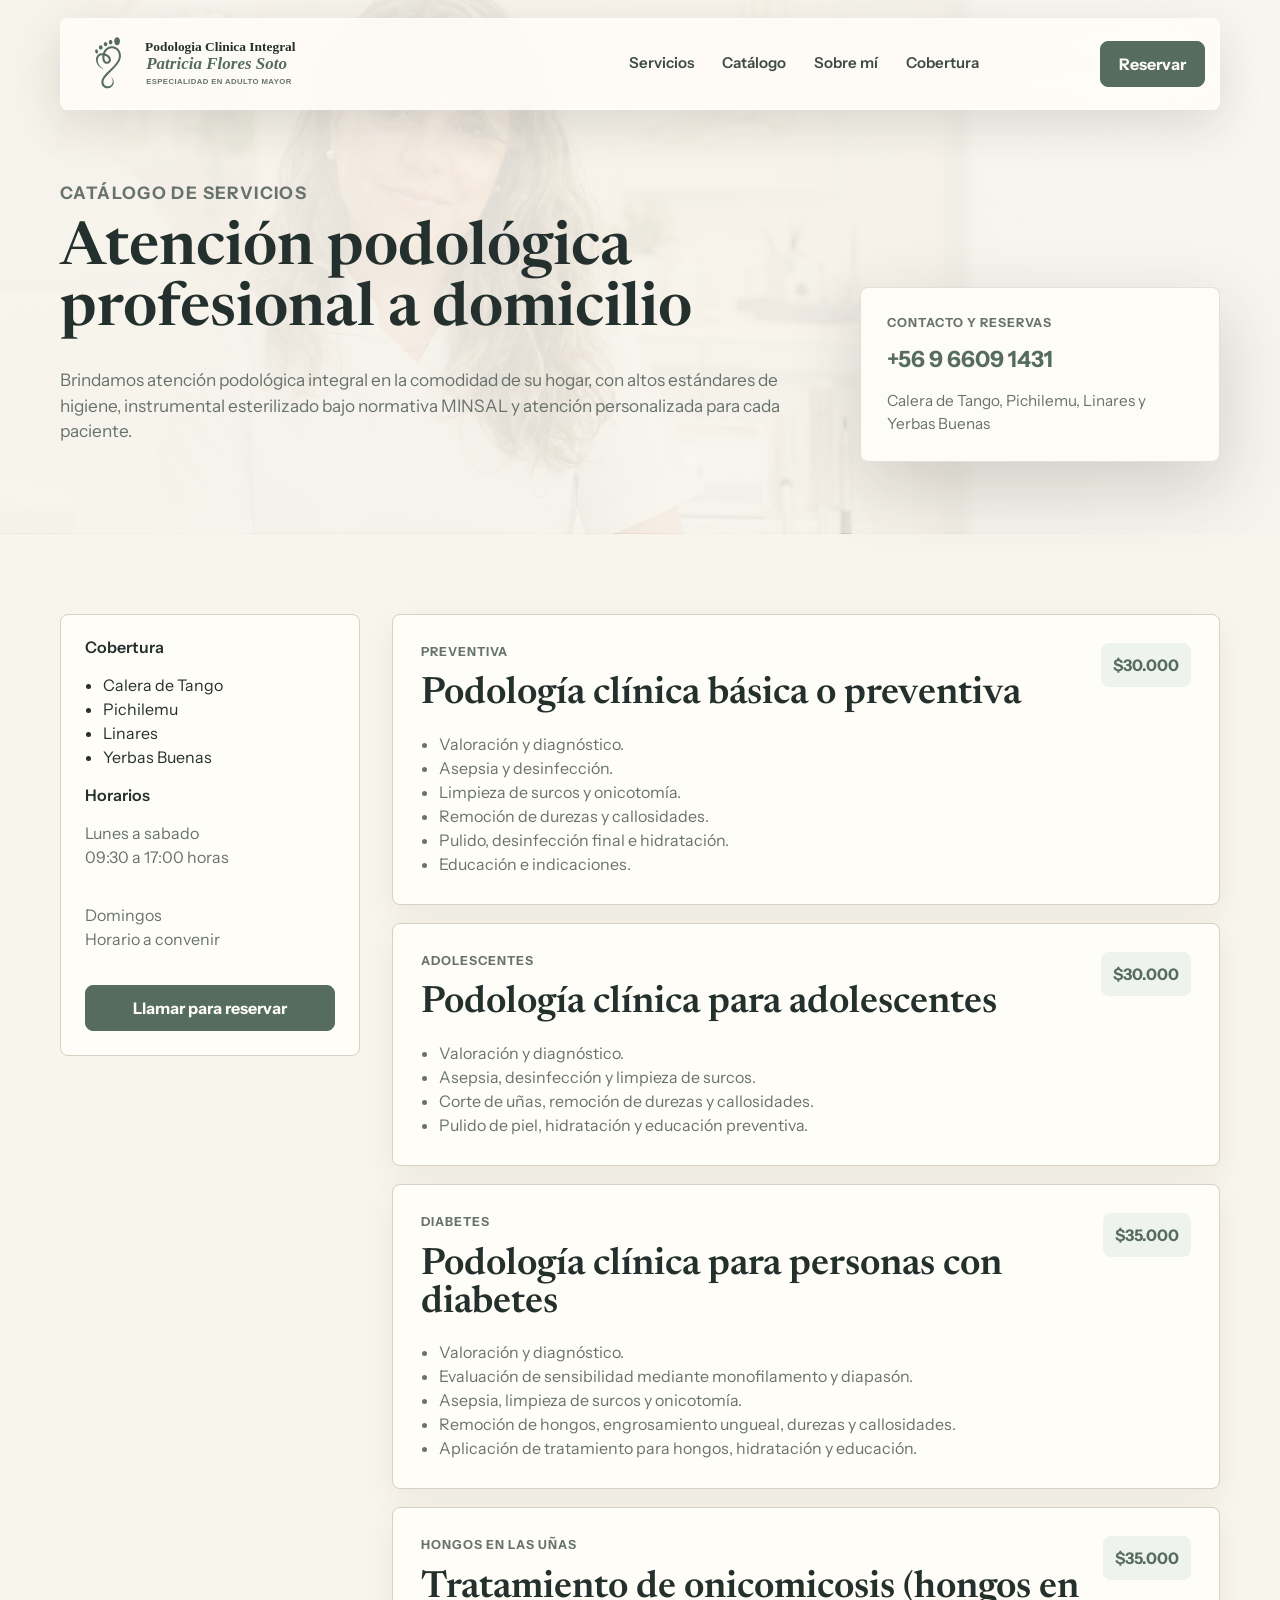
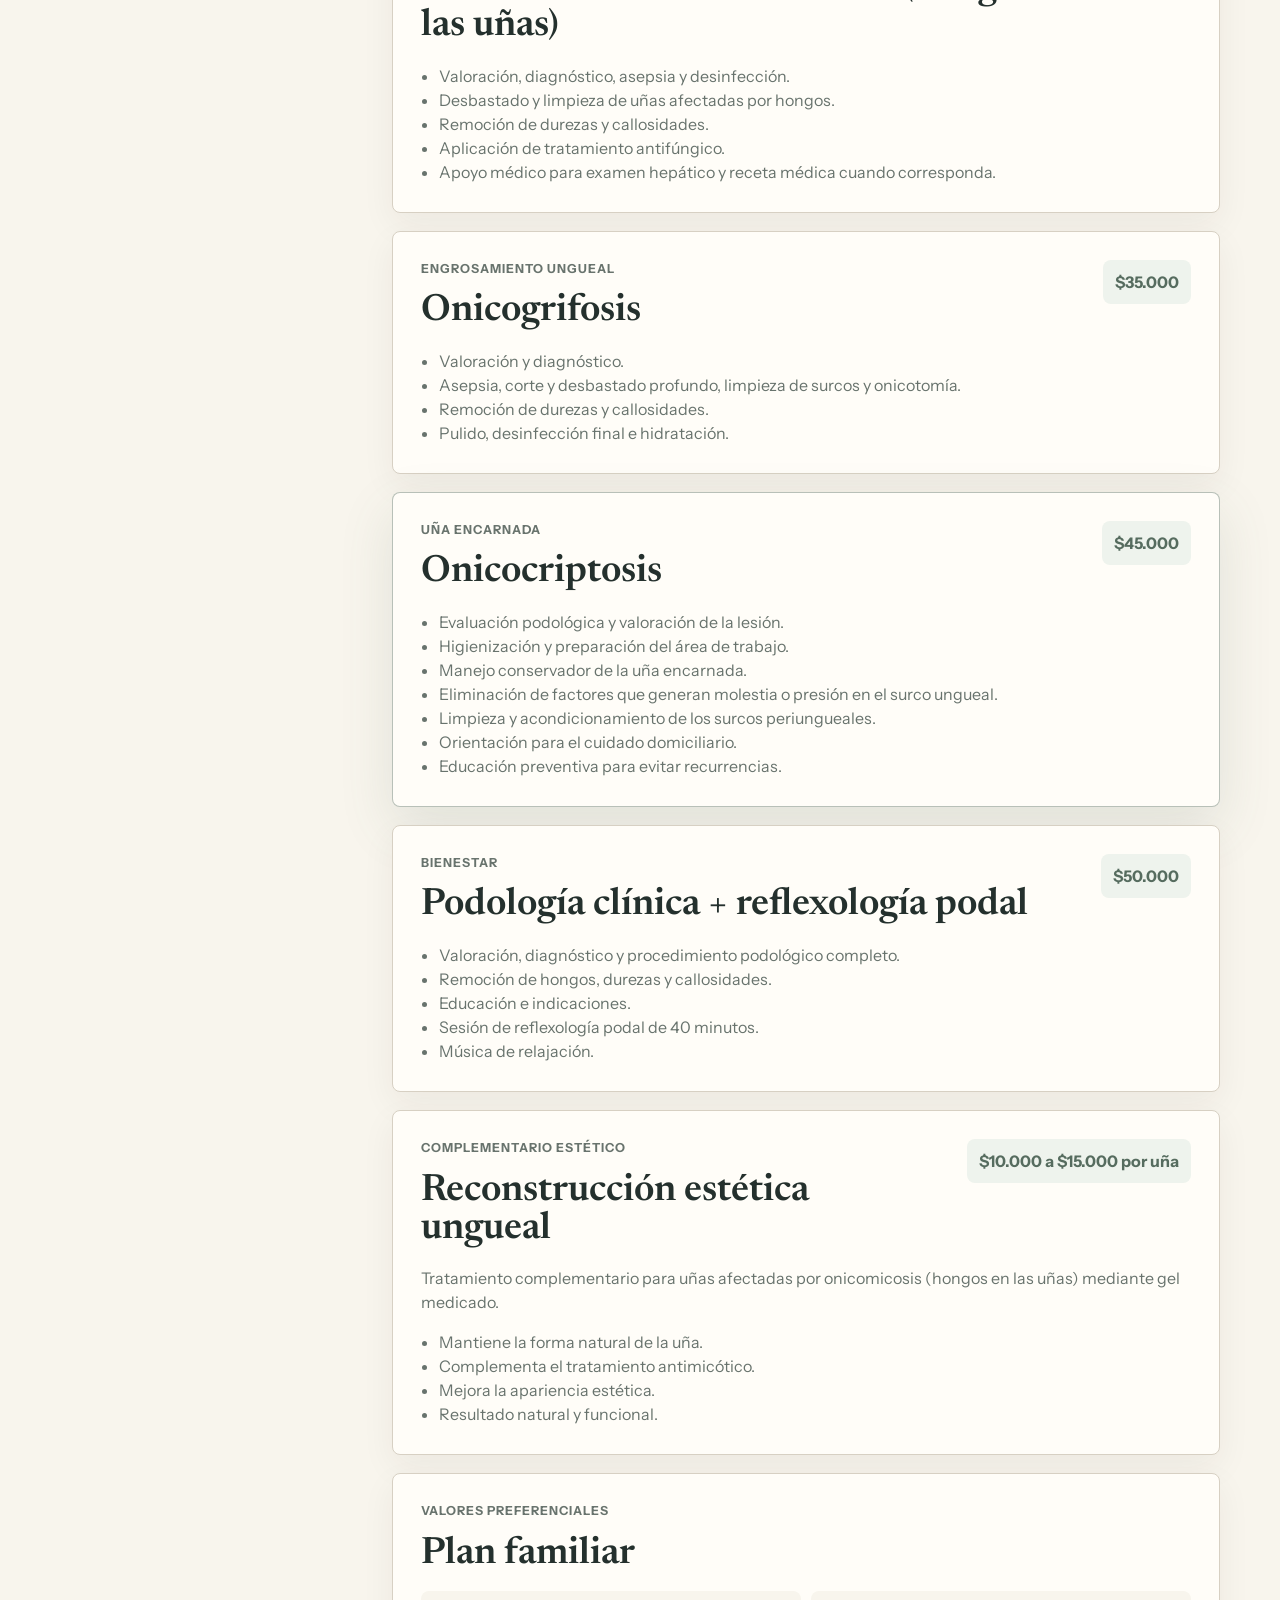
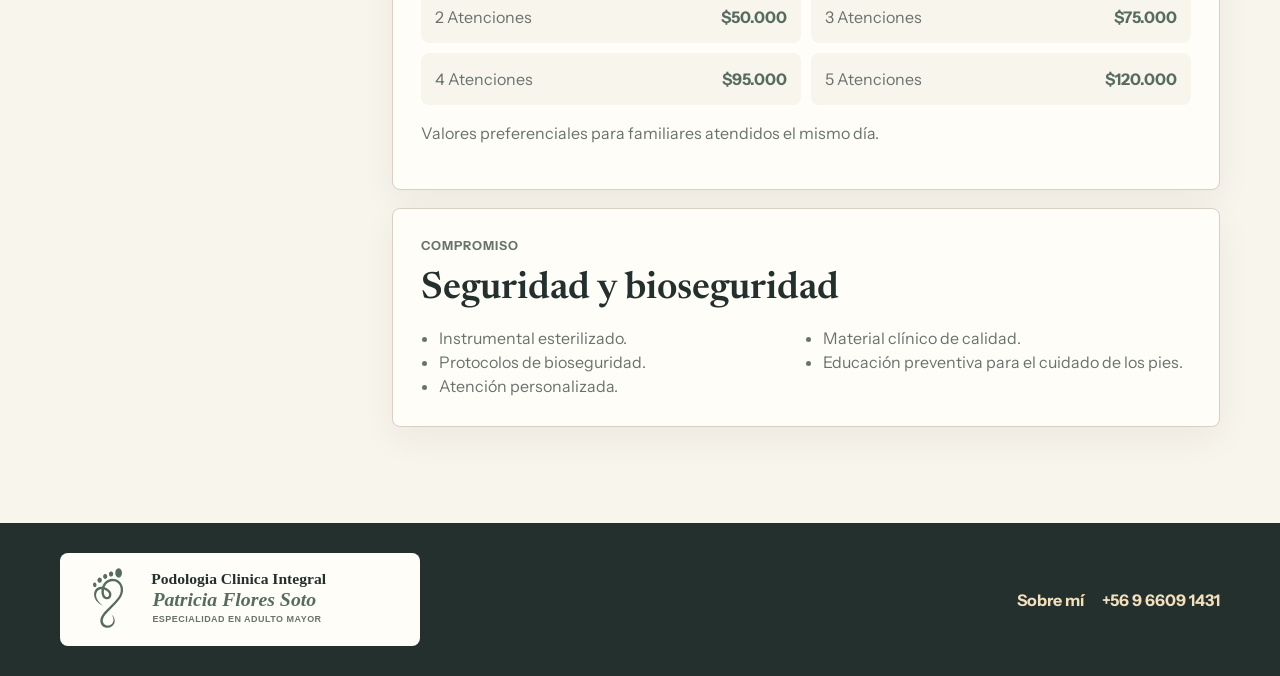
==== commit 8a34faad: "feat: add about page" ====
--- a/catalogo.html
+++ b/catalogo.html
@@ -14,7 +14,7 @@
       href="https://fonts.googleapis.com/css2?family=Instrument+Sans:wght@400;500;600;700&family=Newsreader:opsz,wght@6..72,500;6..72,600&display=swap"
       rel="stylesheet"
     />
-    <link rel="stylesheet" href="styles.css" />
+    <link rel="stylesheet" href="styles.css?v=5" />
   </head>
   <body>
     <header class="site-header" data-header>
@@ -31,6 +31,7 @@
       <nav class="site-nav" data-nav>
         <a href="index.html#servicios">Servicios</a>
         <a href="catalogo.html">Catálogo</a>
+        <a href="sobre-mi.html">Sobre mí</a>
         <a href="index.html#ubicacion">Cobertura</a>
       </nav>
 
@@ -243,7 +244,10 @@
 
     <footer class="site-footer">
       <img class="footer-logo" src="assets/logo-flores.svg" alt="Podología Clínica Integral Patricia Flores Soto" />
-      <a href="tel:+56966091431">+56 9 6609 1431</a>
+      <div class="footer-links">
+        <a href="sobre-mi.html">Sobre mí</a>
+        <a href="tel:+56966091431">+56 9 6609 1431</a>
+      </div>
     </footer>
 
     <div class="mobile-action-bar" aria-label="Acciones rapidas">
--- a/styles.css
+++ b/styles.css
@@ -626,6 +626,13 @@
   font-weight: 700;
 }
 
+.footer-links {
+  display: flex;
+  flex-wrap: wrap;
+  justify-content: flex-end;
+  gap: 18px;
+}
+
 .mobile-action-bar {
   display: none;
 }
@@ -788,6 +795,88 @@
 
 .check-list {
   columns: 2;
+}
+
+.about-hero {
+  display: grid;
+  grid-template-columns: minmax(0, 0.78fr) minmax(320px, 0.72fr);
+  gap: 52px;
+  align-items: end;
+  padding: 170px max(24px, calc((100vw - 1160px) / 2)) 76px;
+  background:
+    linear-gradient(90deg, rgba(248, 245, 237, 0.98), rgba(239, 231, 216, 0.8)),
+    url("assets/clinica-hero.png");
+  background-size: cover;
+  background-position: center;
+}
+
+.about-intro h1 {
+  margin-bottom: 12px;
+}
+
+.about-role {
+  margin: 0;
+  color: var(--sage-dark);
+  font-size: clamp(1.4rem, 2.6vw, 2.1rem);
+  font-weight: 800;
+}
+
+.about-photo-card {
+  margin: 0;
+  overflow: hidden;
+  border: 1px solid rgba(86, 108, 95, 0.16);
+  border-radius: 8px;
+  background: var(--white);
+  box-shadow: var(--shadow);
+}
+
+.about-photo-card img {
+  width: 100%;
+  aspect-ratio: 4 / 3;
+  object-fit: cover;
+  object-position: 38% center;
+}
+
+.about-story {
+  display: grid;
+  grid-template-columns: minmax(0, 1fr) 360px;
+  gap: 32px;
+  align-items: start;
+  background: #f3eee3;
+}
+
+.about-story-card,
+.about-quote {
+  border-radius: 8px;
+  background: var(--white);
+  box-shadow: 0 18px 50px rgba(43, 39, 29, 0.08);
+}
+
+.about-story-card {
+  display: grid;
+  gap: 18px;
+  padding: 42px;
+}
+
+.about-story-card p {
+  margin: 0;
+  color: #46554e;
+  font-size: 1.08rem;
+}
+
+.about-quote {
+  position: sticky;
+  top: 112px;
+  padding: 32px;
+  background: var(--sage-dark);
+}
+
+.about-quote p {
+  margin: 0;
+  color: var(--white);
+  font-family: "Newsreader", Georgia, serif;
+  font-size: clamp(1.7rem, 3vw, 2.35rem);
+  line-height: 1.12;
 }
 
 @media (max-width: 900px) {
@@ -892,7 +981,9 @@
   .professional-section,
   .location-section,
   .catalog-hero,
-  .catalog-layout {
+  .catalog-layout,
+  .about-hero,
+  .about-story {
     grid-template-columns: 1fr;
   }
 
@@ -901,6 +992,10 @@
   }
 
   .catalog-sidebar {
+    position: static;
+  }
+
+  .about-quote {
     position: static;
   }
 
@@ -1054,6 +1149,10 @@
     flex-direction: column;
     padding-right: 16px;
     padding-left: 16px;
+  }
+
+  .footer-links {
+    justify-content: center;
   }
 
   .mobile-action-bar {
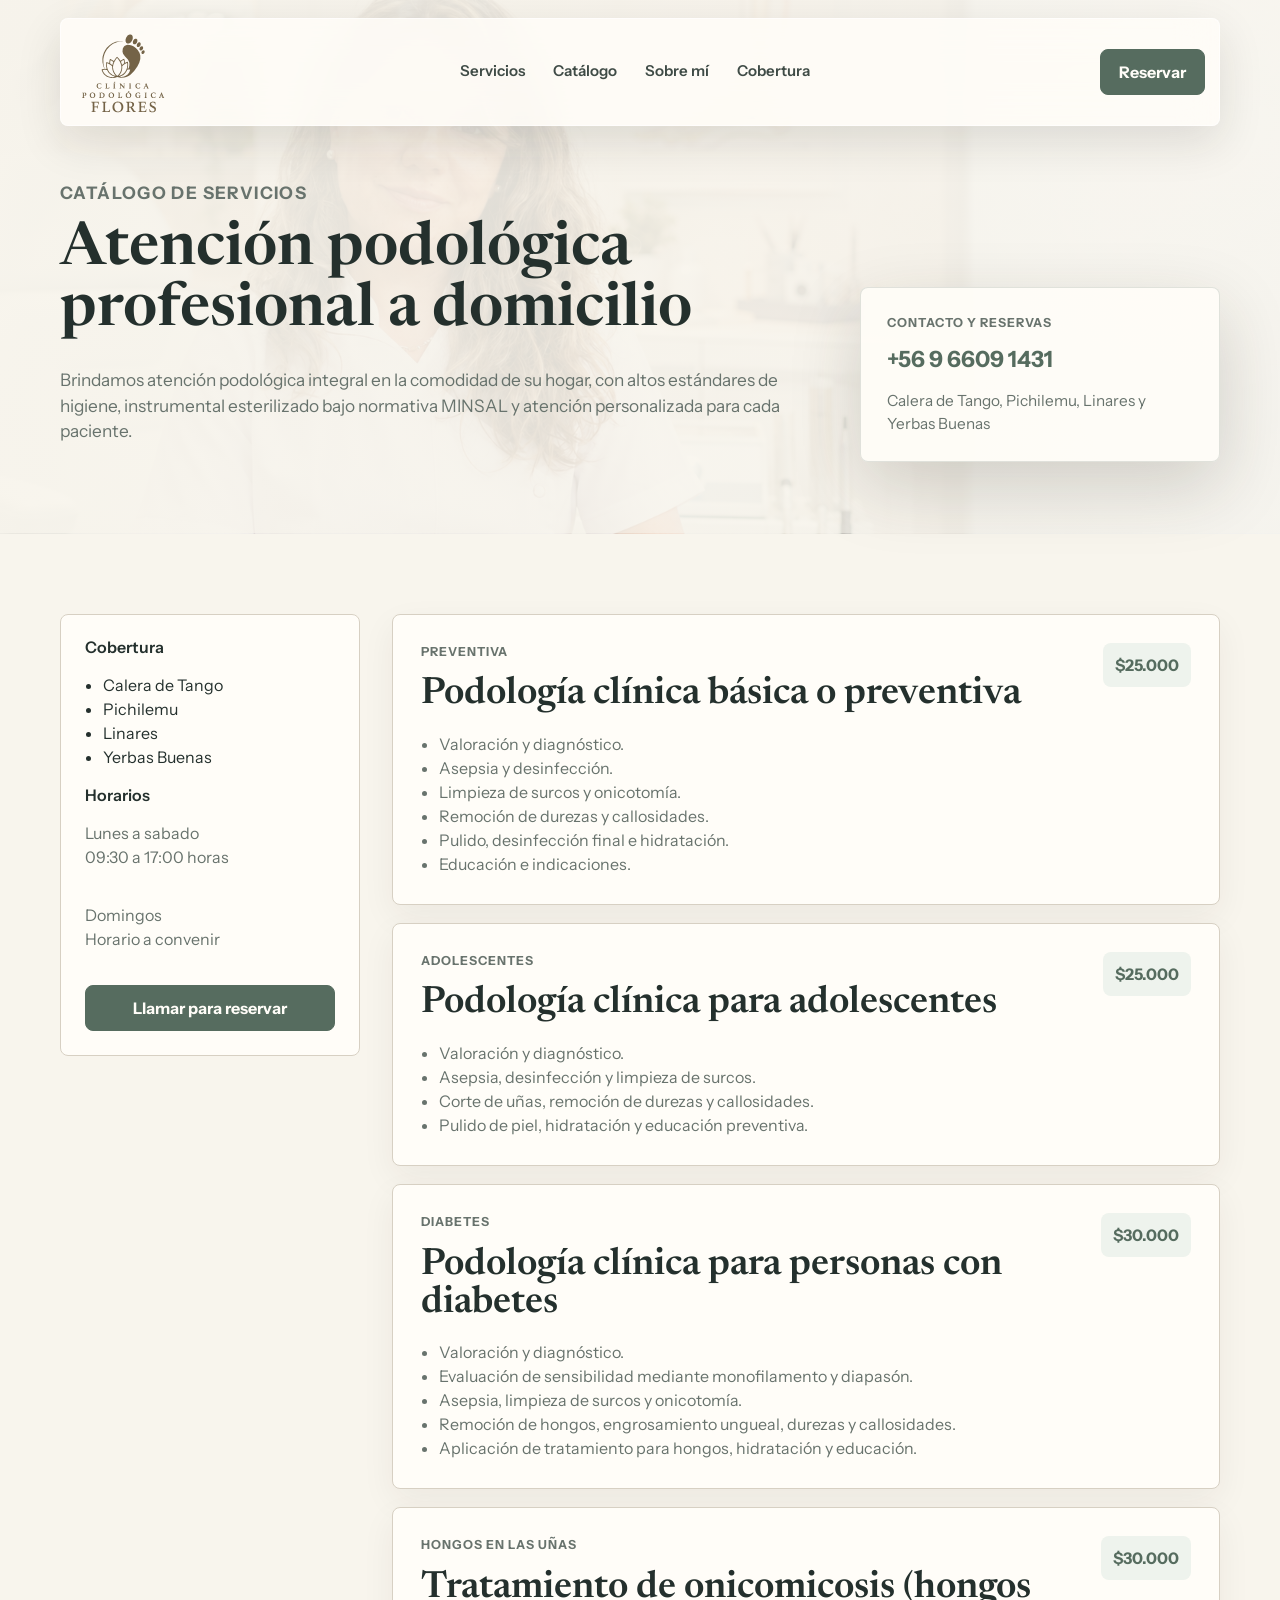
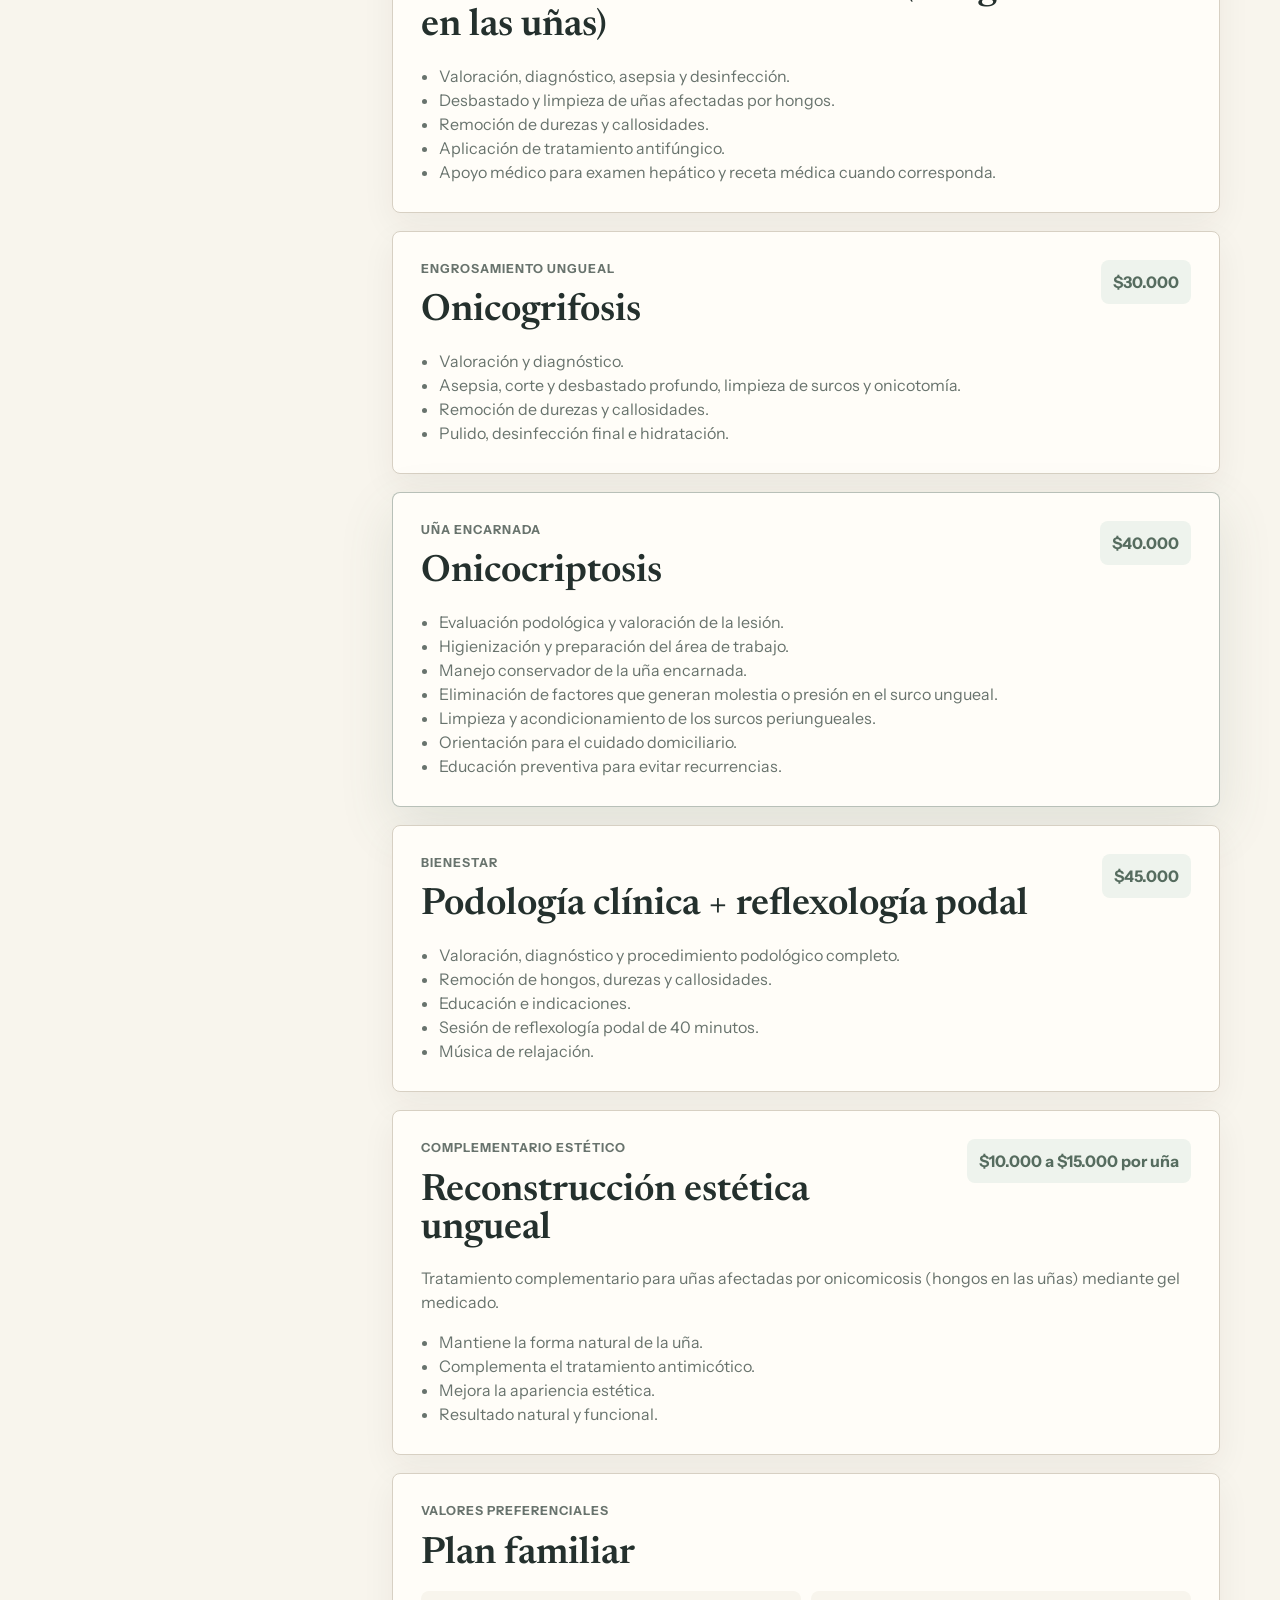
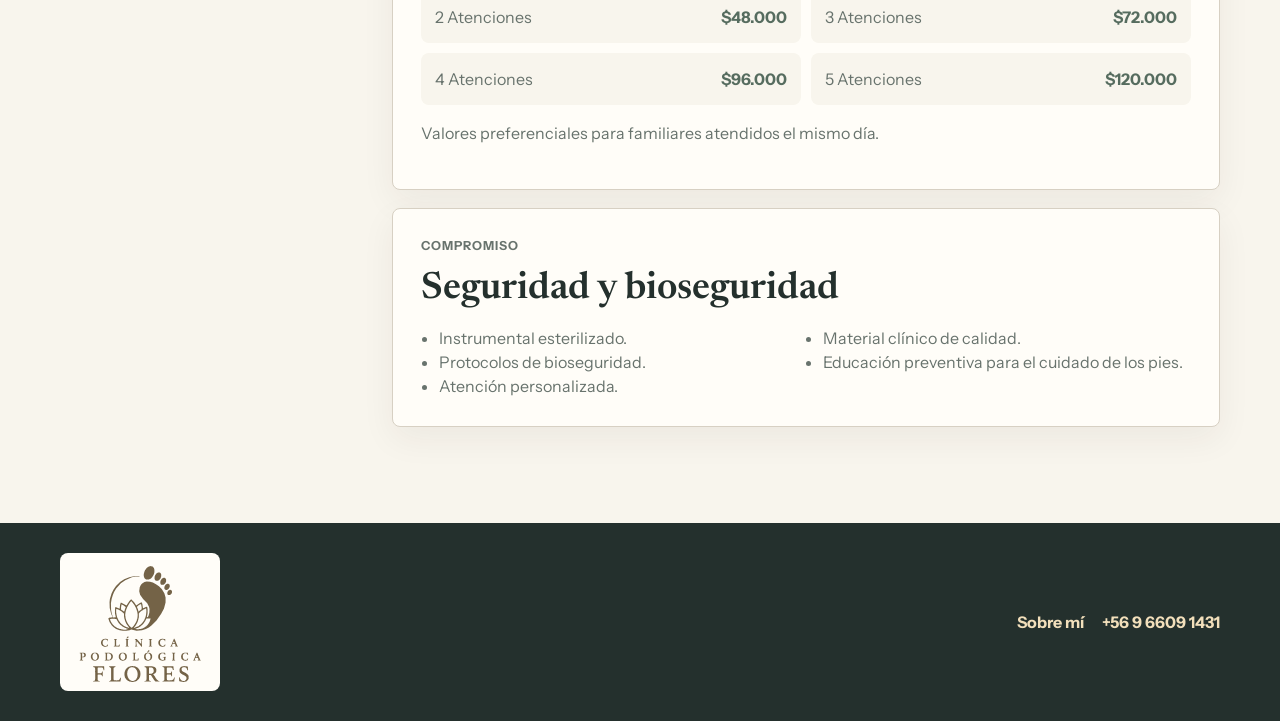
==== commit db9a46c6: "Actualiza logo precios y sobre mi" ====
--- a/catalogo.html
+++ b/catalogo.html
@@ -3,23 +3,75 @@
   <head>
     <meta charset="UTF-8" />
     <meta name="viewport" content="width=device-width, initial-scale=1.0" />
-    <title>Catálogo de servicios | Clínica Podológica Flores</title>
+    <title>Catálogo de Servicios Podológicos | Clínica Patricia Flores | Precios</title>
     <meta
       name="description"
-      content="Catálogo de servicios y valores de Clínica Podológica Flores: podología preventiva, diabetes, onicomicosis, onicocriptosis, reflexología y plan familiar."
+      content="Catálogo completo de servicios y precios: podología preventiva, diabetes, onicomicosis (hongos), uñas encarnadas, reflexología. Atención a domicilio en Calera de Tango, Pichilemu, Linares y Yerbas Buenas."
     />
+    <meta name="keywords" content="servicios podológicos, onicomicosis precio, uñas encarnadas, podología diabetes, tratamiento hongos uñas, reflexología podal, precios podología" />
+    <meta name="author" content="Patricia Flores" />
+    <meta name="robots" content="index, follow" />
+    <meta property="og:type" content="website" />
+    <meta property="og:title" content="Catálogo de Servicios Podológicos | Clínica Patricia Flores" />
+    <meta property="og:description" content="Servicios completos: podología preventiva, diabetes, onicomicosis, uñas encarnadas, reflexología. Precios y valores en Calera de Tango." />
+    <meta property="og:url" content="https://clinicaflores.cl/catalogo.html" />
+    <meta name="twitter:card" content="summary" />
+    <meta name="twitter:title" content="Catálogo de Servicios Podológicos" />
+    <meta name="twitter:description" content="Todos nuestros servicios, precios y especialidades en podología clínica a domicilio" />
+    <link rel="canonical" href="https://clinicaflores.cl/catalogo.html" />
     <link rel="preconnect" href="https://fonts.googleapis.com" />
     <link rel="preconnect" href="https://fonts.gstatic.com" crossorigin />
     <link
       href="https://fonts.googleapis.com/css2?family=Instrument+Sans:wght@400;500;600;700&family=Newsreader:opsz,wght@6..72,500;6..72,600&display=swap"
       rel="stylesheet"
     />
-    <link rel="stylesheet" href="styles.css?v=5" />
+    <link rel="stylesheet" href="styles.css?v=6" />
+    <script type="application/ld+json">
+    {
+      "@context": "https://schema.org/",
+      "@type": "LocalBusiness",
+      "name": "Clínica Podológica Flores",
+      "description": "Servicios podológicos profesionales a domicilio",
+      "url": "https://clinicaflores.cl/catalogo.html",
+      "telephone": "+56966091431",
+      "areaServed": ["Calera de Tango", "Pichilemu", "Linares", "Yerbas Buenas"],
+      "hasOfferingDetails": [
+        {
+          "@type": "Offer",
+          "name": "Podología Clínica Preventiva",
+          "price": "25000",
+          "priceCurrency": "CLP",
+          "description": "Valoración, limpieza, corte de uñas, remoción de durezas, hidratación e indicaciones"
+        },
+        {
+          "@type": "Offer",
+          "name": "Podología para Diabetes",
+          "price": "30000",
+          "priceCurrency": "CLP",
+          "description": "Evaluación de sensibilidad, control preventivo, cuidado clínico especializado"
+        },
+        {
+          "@type": "Offer",
+          "name": "Tratamiento Onicomicosis",
+          "price": "30000",
+          "priceCurrency": "CLP",
+          "description": "Desbastado, limpieza y tratamiento antifúngico para hongos en las uñas"
+        },
+        {
+          "@type": "Offer",
+          "name": "Onicocriptosis (Uña Encarnada)",
+          "price": "40000",
+          "priceCurrency": "CLP",
+          "description": "Manejo conservador de uña encarnada, limpieza y educación preventiva"
+        }
+      ]
+    }
+    </script>
   </head>
   <body>
     <header class="site-header" data-header>
       <a class="brand logo-brand" href="index.html#inicio" aria-label="Clínica Podológica Flores">
-        <img src="assets/logo-flores.svg" alt="Podología Clínica Integral Patricia Flores Soto" />
+        <img src="assets/logo-flores.svg" alt="Clínica Podológica Flores" />
       </a>
 
       <button class="menu-button" type="button" aria-label="Abrir menu" data-menu-button>
@@ -76,7 +128,7 @@
                 <p class="eyebrow">Preventiva</p>
                 <h2>Podología clínica básica o preventiva</h2>
               </div>
-              <strong>$30.000</strong>
+              <strong>$25.000</strong>
             </div>
             <ul>
               <li>Valoración y diagnóstico.</li>
@@ -94,7 +146,7 @@
                 <p class="eyebrow">Adolescentes</p>
                 <h2>Podología clínica para adolescentes</h2>
               </div>
-              <strong>$30.000</strong>
+              <strong>$25.000</strong>
             </div>
             <ul>
               <li>Valoración y diagnóstico.</li>
@@ -110,7 +162,7 @@
                 <p class="eyebrow">Diabetes</p>
                 <h2>Podología clínica para personas con diabetes</h2>
               </div>
-              <strong>$35.000</strong>
+              <strong>$30.000</strong>
             </div>
             <ul>
               <li>Valoración y diagnóstico.</li>
@@ -127,7 +179,7 @@
                 <p class="eyebrow">Hongos en las uñas</p>
                 <h2>Tratamiento de onicomicosis (hongos en las uñas)</h2>
               </div>
-              <strong>$35.000</strong>
+              <strong>$30.000</strong>
             </div>
             <ul>
               <li>Valoración, diagnóstico, asepsia y desinfección.</li>
@@ -144,7 +196,7 @@
                 <p class="eyebrow">Engrosamiento ungueal</p>
                 <h2>Onicogrifosis</h2>
               </div>
-              <strong>$35.000</strong>
+              <strong>$30.000</strong>
             </div>
             <ul>
               <li>Valoración y diagnóstico.</li>
@@ -160,7 +212,7 @@
                 <p class="eyebrow">Uña encarnada</p>
                 <h2>Onicocriptosis</h2>
               </div>
-              <strong>$45.000</strong>
+              <strong>$40.000</strong>
             </div>
             <ul>
               <li>Evaluación podológica y valoración de la lesión.</li>
@@ -179,7 +231,7 @@
                 <p class="eyebrow">Bienestar</p>
                 <h2>Podología clínica + reflexología podal</h2>
               </div>
-              <strong>$50.000</strong>
+              <strong>$45.000</strong>
             </div>
             <ul>
               <li>Valoración, diagnóstico y procedimiento podológico completo.</li>
@@ -215,9 +267,9 @@
               </div>
             </div>
             <div class="price-grid">
-              <span>2 Atenciones <strong>$50.000</strong></span>
-              <span>3 Atenciones <strong>$75.000</strong></span>
-              <span>4 Atenciones <strong>$95.000</strong></span>
+              <span>2 Atenciones <strong>$48.000</strong></span>
+              <span>3 Atenciones <strong>$72.000</strong></span>
+              <span>4 Atenciones <strong>$96.000</strong></span>
               <span>5 Atenciones <strong>$120.000</strong></span>
             </div>
             <p>Valores preferenciales para familiares atendidos el mismo día.</p>
@@ -243,7 +295,7 @@
     </main>
 
     <footer class="site-footer">
-      <img class="footer-logo" src="assets/logo-flores.svg" alt="Podología Clínica Integral Patricia Flores Soto" />
+      <img class="footer-logo" src="assets/logo-flores.svg" alt="Clínica Podológica Flores" />
       <div class="footer-links">
         <a href="sobre-mi.html">Sobre mí</a>
         <a href="tel:+56966091431">+56 9 6609 1431</a>
--- a/styles.css
+++ b/styles.css
@@ -71,8 +71,8 @@
 }
 
 .logo-brand img {
-  width: min(430px, 50vw);
-  height: 66px;
+  width: 92px;
+  height: 82px;
   object-fit: contain;
   object-position: left center;
 }
@@ -614,7 +614,7 @@
 }
 
 .footer-logo {
-  width: min(360px, 72vw);
+  width: min(160px, 42vw);
   height: auto;
   padding: 8px 12px;
   border-radius: 8px;
@@ -1042,8 +1042,8 @@
   }
 
   .logo-brand img {
-    width: min(390px, calc(100vw - 104px));
-    height: 62px;
+    width: 72px;
+    height: 64px;
   }
 
   .hero {
